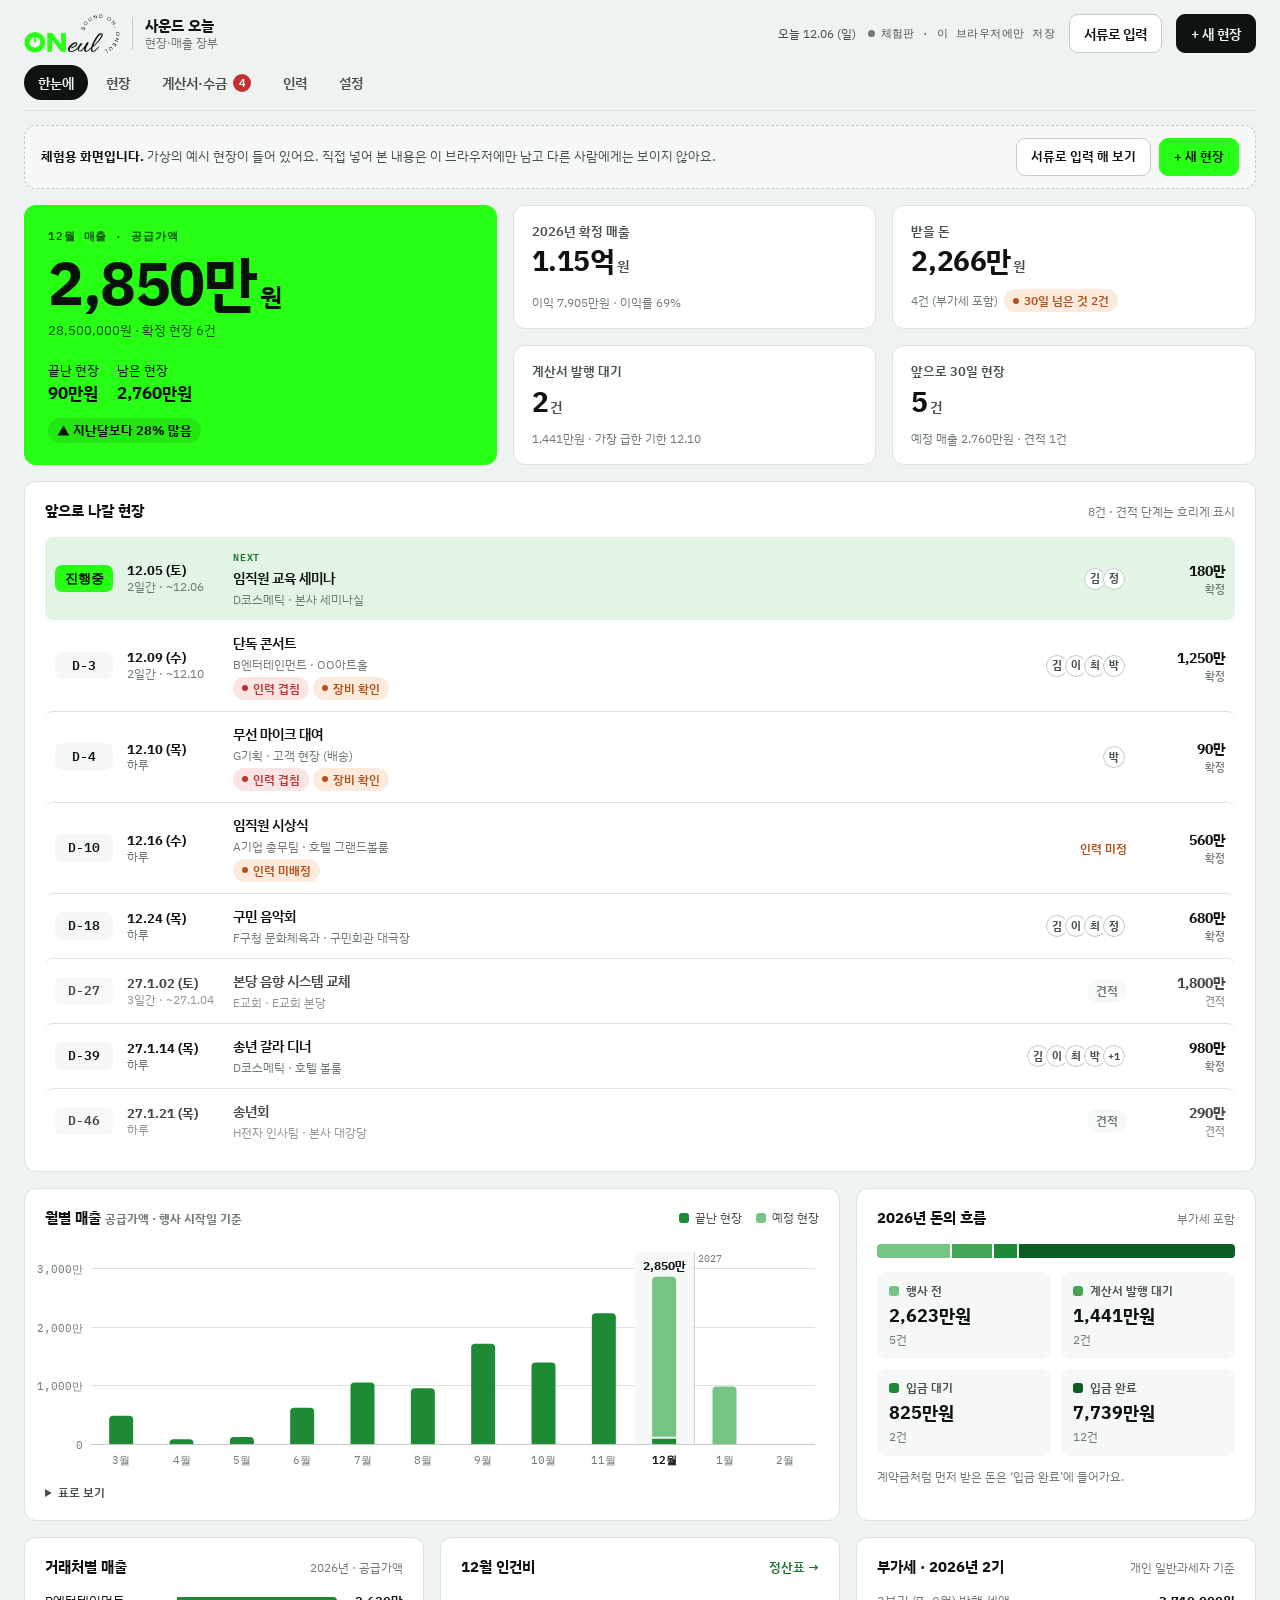
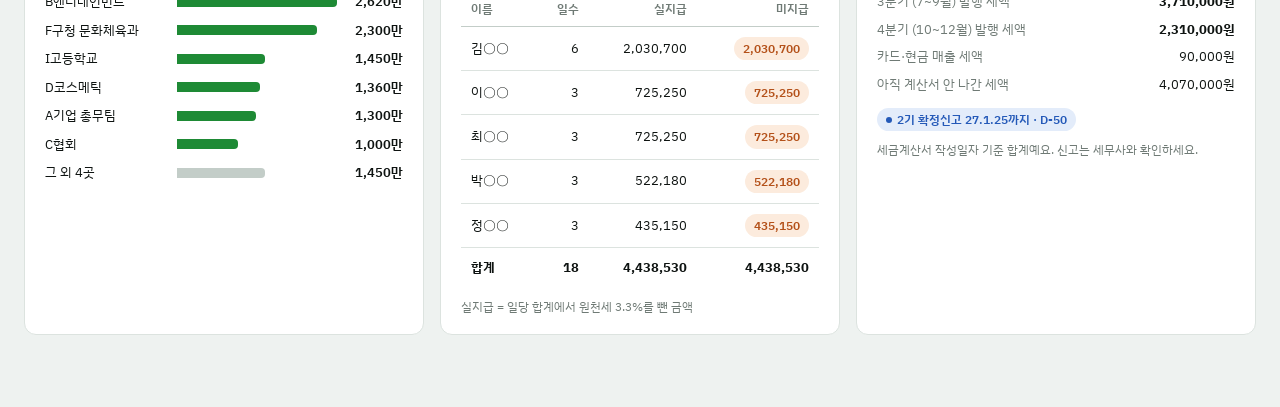
==== index.html @ 0f0a2d3c "사운드 오늘 대시보드 체험판 (예시 데이터·검색 노출 차단) Co-Authored-By: Claude Opus 5.5 <noreply@anthropic.com>" ====
<!doctype html>
<html lang="ko">
<head>
<meta charset="utf-8">
<meta name="viewport" content="width=device-width,initial-scale=1,viewport-fit=cover">
<meta name="robots" content="noindex,nofollow,noarchive">
<meta name="description" content="사운드 오늘 현장·매출 대시보드 체험판 (가상의 예시 데이터)">
<style>:root{color-scheme:light;padding-top:env(safe-area-inset-top,0px);padding-bottom:env(safe-area-inset-bottom,0px)}body{margin:0}img{max-width:100%}[hidden]{display:none!important}</style>
</head>
<body>
<title>사운드 오늘 대시보드</title>
<link rel="preconnect" href="https://fonts.googleapis.com">
<link rel="preconnect" href="https://fonts.gstatic.com" crossorigin>
<link rel="stylesheet" href="https://fonts.googleapis.com/css2?family=IBM+Plex+Mono:wght@500;600&family=IBM+Plex+Sans+KR:wght@400;500;600;700&display=swap">
<style>
/* 레이아웃: 믹싱 콘솔 — 맨 위 마스터 스트립(이번 달 숫자), 그 아래 큐 리스트(다가오는 현장), 채널 스트립처럼 쌓인 패널 */
:root{
  --bg:#EEF2F0; --panel:#FFFFFF; --panel-2:#F5F8F6; --hover:#EAF0EC;
  --ink:#0E1311; --ink-2:#46514C; --muted:#6F7A75; --line:#DCE3DF; --line-strong:#C3CDC8;
  --brand:#27FF14; --on-brand:#08120A;
  --accent:#147A2B; --accent-soft:#E2F4E4;
  --g1:#76C482; --g2:#43A555; --g3:#1E8A35; --g4:#0B5E21;
  --warn:#B4511A; --warn-soft:#FCEBDD; --crit:#C23131; --crit-soft:#FBE4E4; --info:#2459B8; --info-soft:#E3ECFA;
  --toast-act:#7CF06C; --scrim:rgba(6,10,8,.42); --shadow:0 1px 2px rgba(14,19,17,.05),0 8px 28px rgba(14,19,17,.10);
  --font:"IBM Plex Sans KR",system-ui,-apple-system,"Apple SD Gothic Neo","Malgun Gothic",sans-serif;
  --mono:"IBM Plex Mono",ui-monospace,"SFMono-Regular",Consolas,monospace;
  --r:12px;
}
@media (prefers-color-scheme:dark){:root:not([data-theme="light"]){
  --bg:#0A0D0C; --panel:#131816; --panel-2:#18201C; --hover:#1D2622;
  --ink:#EDF3EF; --ink-2:#AAB6B0; --muted:#7D8883; --line:#232C28; --line-strong:#33403A;
  --brand:#27FF14; --on-brand:#06100A;
  --accent:#4BE05A; --accent-soft:#132D18;
  --g1:#1E5A28; --g2:#2A8C3A; --g3:#3CC44E; --g4:#7CF06C;
  --warn:#F2914F; --warn-soft:#352214; --crit:#F26A6A; --crit-soft:#3A1818; --info:#7AA8F5; --info-soft:#16243C;
  --toast-act:#147A2B; --scrim:rgba(0,0,0,.6); --shadow:0 8px 28px rgba(0,0,0,.5); color-scheme:dark;
}}
:root[data-theme="dark"]{
  --bg:#0A0D0C; --panel:#131816; --panel-2:#18201C; --hover:#1D2622;
  --ink:#EDF3EF; --ink-2:#AAB6B0; --muted:#7D8883; --line:#232C28; --line-strong:#33403A;
  --brand:#27FF14; --on-brand:#06100A;
  --accent:#4BE05A; --accent-soft:#132D18;
  --g1:#1E5A28; --g2:#2A8C3A; --g3:#3CC44E; --g4:#7CF06C;
  --warn:#F2914F; --warn-soft:#352214; --crit:#F26A6A; --crit-soft:#3A1818; --info:#7AA8F5; --info-soft:#16243C;
  --toast-act:#147A2B; --scrim:rgba(0,0,0,.6); --shadow:0 8px 28px rgba(0,0,0,.5); color-scheme:dark;
}
*{box-sizing:border-box}
body{background:var(--bg);color:var(--ink);font-family:var(--font);font-size:14px;line-height:1.5;-webkit-font-smoothing:antialiased}
button{font:inherit;color:inherit}
h1,h2,h3{text-wrap:balance}
:focus-visible{outline:2px solid var(--accent);outline-offset:2px}
.app{max-width:1280px;margin:0 auto;padding-inline:24px;padding-block:0 72px}
@media (max-width:640px){.app{padding-inline:16px}}

/* 상단 */
.top{position:sticky;top:env(safe-area-inset-top,0px);z-index:20;background:var(--bg);display:flex;align-items:center;gap:14px;padding-block:14px 10px;flex-wrap:wrap}
.brand{display:flex;align-items:center;gap:12px;min-width:0;margin-right:auto}
.logo{position:relative;display:block;width:96px;aspect-ratio:327/132;flex:none}
.logo i{position:absolute;inset:0;-webkit-mask:var(--m) center/contain no-repeat;mask:var(--m) center/contain no-repeat}
.logo .lg{--m:url([data-uri]);background:var(--brand)}
.logo .lk{--m:url([data-uri]);background:var(--ink)}
.brand-txt{display:flex;flex-direction:column;line-height:1.25;border-left:1px solid var(--line-strong);padding-left:12px}
.brand-txt b{font-size:15px}
.brand-txt span{font-size:12px;color:var(--muted)}
.meta{display:flex;align-items:center;gap:12px;font-size:12px;color:var(--ink-2)}
.sync{display:inline-flex;align-items:center;gap:6px;font-family:var(--mono);font-size:11px;letter-spacing:.04em}
.sync::before{content:"";width:7px;height:7px;border-radius:50%;background:var(--muted)}
.sync.on::before{background:var(--g3);box-shadow:0 0 0 3px var(--accent-soft)}
.tabs{display:flex;gap:4px;overflow-x:auto;scrollbar-width:none;padding-block:2px 10px;border-bottom:1px solid var(--line)}
.tabs::-webkit-scrollbar{display:none}
.tab{appearance:none;border:0;background:transparent;font-weight:600;color:var(--ink-2);padding:7px 14px;border-radius:999px;cursor:pointer;white-space:nowrap;display:inline-flex;align-items:center;gap:6px}
.tab:hover{background:var(--hover)}
.tab[aria-selected="true"]{background:var(--ink);color:var(--bg)}
.badge{font-family:var(--mono);font-size:11px;min-width:18px;height:18px;padding:0 5px;border-radius:9px;display:inline-grid;place-items:center;background:var(--crit);color:#fff}

/* 버튼 */
.btn{appearance:none;border:1px solid var(--line-strong);background:var(--panel);color:var(--ink);font-weight:600;padding:8px 14px;border-radius:9px;cursor:pointer;white-space:nowrap;display:inline-flex;align-items:center;gap:6px;text-decoration:none}
.btn:hover{background:var(--hover)}
.btn.primary{background:var(--ink);color:var(--bg);border-color:var(--ink)}
.btn.primary:hover{opacity:.88}
.btn.brand{background:var(--brand);color:var(--on-brand);border-color:var(--brand)}
.btn.ghost{background:transparent}
.btn.sm{padding:5px 10px;font-size:13px;border-radius:8px}
.btn.danger{color:var(--crit)}
.btn:disabled{opacity:.5;cursor:default}
.icon-btn{appearance:none;border:0;background:transparent;width:34px;height:34px;border-radius:8px;cursor:pointer;color:var(--ink-2);display:inline-grid;place-items:center;flex:none}
.icon-btn:hover{background:var(--hover);color:var(--ink)}
.linkish{appearance:none;border:0;background:none;color:var(--accent);font-weight:600;cursor:pointer;padding:0;font-size:13px}

/* 안내 띠 */
.banner{margin-top:14px;display:flex;gap:12px;align-items:center;flex-wrap:wrap;padding:12px 16px;border:1px dashed var(--line-strong);border-radius:var(--r);background:var(--panel-2);font-size:13px;color:var(--ink-2)}
.banner b{color:var(--ink)}
.banner .btn{margin-left:auto}

/* 패널 */
.grid{display:grid;grid-template-columns:repeat(12,minmax(0,1fr));gap:16px;margin-top:16px}
.panel{background:var(--panel);border:1px solid var(--line);border-radius:var(--r);padding:18px 20px;min-width:0}
.c12{grid-column:span 12}.c8{grid-column:span 8}.c7{grid-column:span 7}.c6{grid-column:span 6}.c5{grid-column:span 5}.c4{grid-column:span 4}
@media (max-width:1020px){.c8,.c7,.c6,.c5,.c4{grid-column:span 12}}
@media (min-width:700px) and (max-width:1020px){.c4.half,.c6.half{grid-column:span 6}}
@media (max-width:640px){.panel{padding:16px}}
.ph{display:flex;align-items:baseline;justify-content:space-between;gap:12px;margin-bottom:14px;flex-wrap:wrap}
.ph h2{font-size:15px;font-weight:700;margin:0}
.ph .sub{font-size:12px;color:var(--muted)}
.eyebrow{font-family:var(--mono);font-size:11px;font-weight:600;letter-spacing:.08em;text-transform:uppercase;color:var(--muted)}
.muted{color:var(--muted)}
.empty{padding:26px 8px;text-align:center;color:var(--muted);font-size:13px;display:flex;flex-direction:column;gap:10px;align-items:center}

/* KPI */
.kpis{display:grid;grid-template-columns:minmax(0,1.3fr) repeat(2,minmax(0,1fr));gap:16px;margin-top:16px}
.hero{grid-row:span 2;background:var(--brand);color:var(--on-brand);border-radius:var(--r);padding:22px 24px;display:flex;flex-direction:column;justify-content:space-between;gap:20px;min-width:0}
.hero .eyebrow{color:var(--on-brand);opacity:.72}
.hero .val{font-size:clamp(44px,5.2vw,60px);font-weight:700;letter-spacing:-.025em;line-height:1;margin-top:10px}
.hero .val small{font-size:.42em;font-weight:600;margin-left:4px;letter-spacing:0}
.hero .exact{font-size:13px;opacity:.75;margin-top:8px}
.hero .split{display:flex;gap:18px;flex-wrap:wrap;font-size:13px}
.hero .split div{display:flex;flex-direction:column}
.hero .split b{font-size:17px}
.hero .delta{display:inline-flex;align-items:center;gap:4px;font-weight:700;font-size:13px;background:rgba(8,18,10,.1);padding:3px 9px;border-radius:999px;align-self:flex-start}
.tile{background:var(--panel);border:1px solid var(--line);border-radius:var(--r);padding:16px 18px;display:flex;flex-direction:column;gap:4px;min-width:0;text-align:left;cursor:pointer;appearance:none;font:inherit;color:inherit}
.tile:hover{border-color:var(--line-strong)}
.tile .lbl{font-size:13px;color:var(--ink-2);font-weight:600}
.tile .val{font-size:28px;font-weight:700;letter-spacing:-.015em;line-height:1.15}
.tile .val small{font-size:14px;font-weight:600;margin-left:2px;color:var(--ink-2)}
.tile .foot{font-size:12px;color:var(--muted);display:flex;gap:6px;align-items:center;flex-wrap:wrap;margin-top:auto;padding-top:4px}
@media (max-width:820px){.kpis{grid-template-columns:repeat(2,minmax(0,1fr))}.hero{grid-column:span 2;grid-row:auto}}
@media (max-width:420px){.tile .val{font-size:23px}.hero{padding:20px}}

/* 상태 표시 */
.pill{display:inline-flex;align-items:center;gap:5px;font-size:12px;font-weight:600;padding:2px 9px;border-radius:999px;background:var(--panel-2);color:var(--ink-2);white-space:nowrap;line-height:1.6}
.pill::before{content:"";width:6px;height:6px;border-radius:50%;background:currentColor;flex:none}
.pill.ok{color:var(--accent);background:var(--accent-soft)}
.pill.warn{color:var(--warn);background:var(--warn-soft)}
.pill.crit{color:var(--crit);background:var(--crit-soft)}
.pill.info{color:var(--info);background:var(--info-soft)}
.pill.plain::before{display:none}
.flags{display:flex;gap:4px;flex-wrap:wrap}

/* 큐 리스트 (다가오는 현장) */
.cue{list-style:none;margin:0;padding:0;display:flex;flex-direction:column}
.cue li{display:grid;grid-template-columns:58px 92px minmax(0,1fr) auto 84px;gap:14px;align-items:center;padding:11px 10px;border-top:1px solid var(--line);cursor:pointer;border-radius:8px}
.cue li:first-child{border-top-color:transparent}
.cue li:hover{background:var(--hover)}
.cue li.next{background:var(--accent-soft);border-top-color:transparent}
.cue li.next + li{border-top-color:transparent}
.cue li.quote{opacity:.78}
.dd{font-family:var(--mono);font-weight:600;font-size:13px;text-align:center;white-space:nowrap;padding:4px 0;border-radius:7px;background:var(--panel-2);color:var(--ink)}
.cue li.next .dd{background:var(--brand);color:var(--on-brand)}
.dd.live{background:var(--ink);color:var(--bg)}
.when{display:flex;flex-direction:column;line-height:1.3;font-variant-numeric:tabular-nums}
.when b{font-size:13px}
.when span{font-size:12px;color:var(--muted)}
.what{min-width:0;display:flex;flex-direction:column;gap:3px}
.what .t{font-weight:600;overflow:hidden;text-overflow:ellipsis;white-space:nowrap}
.what .s{font-size:12px;color:var(--muted);overflow:hidden;text-overflow:ellipsis;white-space:nowrap}
.amt{text-align:right;font-weight:700;font-variant-numeric:tabular-nums;white-space:nowrap}
.amt span{display:block;font-size:11px;font-weight:500;color:var(--muted)}
.faces{display:flex;align-items:center}
.face{width:26px;height:26px;border-radius:50%;display:inline-grid;place-items:center;font-size:11px;font-weight:700;background:var(--panel);border:2px solid var(--panel);box-shadow:inset 0 0 0 1px var(--line-strong);margin-left:-7px;color:var(--ink-2)}
.face:first-child{margin-left:0}
.cue li.next .face{border-color:var(--accent-soft)}
.face.more{font-family:var(--mono);font-size:10px}
.nocrew{font-size:12px;color:var(--warn);font-weight:600}
.next-tag{font-family:var(--mono);font-size:10px;font-weight:600;letter-spacing:.08em;color:var(--accent)}
@media (max-width:760px){
  .cue li{grid-template-columns:56px minmax(0,1fr) auto;grid-template-areas:"dd what amt" "dd crew crew";row-gap:6px;padding:12px 8px}
  .cue .dd{grid-area:dd;align-self:start}.cue .when{display:none}.cue .what{grid-area:what}.cue .amt{grid-area:amt;align-self:start}.cue .crewcell{grid-area:crew}
  .what .s .wd-m{display:inline}
}
.wd-m{display:none}

/* 차트 */
.legend{display:flex;gap:14px;font-size:12px;color:var(--ink-2);flex-wrap:wrap}
.legend span{display:inline-flex;align-items:center;gap:6px}
.sw{display:inline-block;width:10px;height:10px;border-radius:3px;flex:none}
.chart{position:relative;width:100%;min-height:230px}
.chart svg{display:block;overflow:visible}
.chart .grid-l{stroke:var(--line);stroke-width:1}
.chart .base{stroke:var(--line-strong);stroke-width:1}
.chart .ax{fill:var(--muted);font-family:var(--mono);font-size:11px}
.chart .axcur{fill:var(--ink);font-weight:600}
.chart .yr{fill:var(--muted);font-family:var(--mono);font-size:10px}
.chart .vlab{fill:var(--ink);font-size:12px;font-weight:700}
.chart .hit{fill:transparent;cursor:pointer;outline:none}
.chart .hit:hover,.chart .hit:focus-visible,.chart .hit.on{fill:var(--hover)}
.chart .hit.cur{fill:var(--panel-2)}
.chart .b-done{fill:var(--g3);pointer-events:none}
.chart .b-plan{fill:var(--g1);pointer-events:none}
.chart .sep{stroke:var(--line-strong);stroke-width:1}
details.tv{margin-top:10px;font-size:13px}
details.tv summary{cursor:pointer;color:var(--ink-2);font-weight:600;font-size:12px}
.stack{display:flex;gap:2px;height:14px;margin:4px 0 14px}
.stack i{display:block;height:100%;min-width:3px}
.stack i:first-child{border-radius:4px 0 0 4px}.stack i:last-child{border-radius:0 4px 4px 0}.stack i:only-child{border-radius:4px}
.stages{display:grid;grid-template-columns:repeat(2,minmax(0,1fr));gap:10px}
.stage{display:flex;flex-direction:column;gap:2px;padding:10px 12px;border-radius:10px;background:var(--panel-2);min-width:0;cursor:pointer;border:0;text-align:left;font:inherit;color:inherit}
.stage:hover{background:var(--hover)}
.stage .k{display:flex;align-items:center;gap:7px;font-size:12px;font-weight:600;color:var(--ink-2)}
.stage .v{font-size:18px;font-weight:700}
.stage .n{font-size:12px;color:var(--muted)}
.hbars{display:flex;flex-direction:column;gap:9px}
.hb{display:grid;grid-template-columns:minmax(72px,34%) minmax(0,1fr) auto;gap:10px;align-items:center;font-size:13px}
.hb-l{overflow:hidden;text-overflow:ellipsis;white-space:nowrap}
.hb-t{height:10px;position:relative}
.hb-t i{position:absolute;left:0;top:0;bottom:0;background:var(--g3);border-radius:0 4px 4px 0;min-width:2px}
.hb-t i.other{background:var(--line-strong)}
.hb-v{font-weight:600;font-variant-numeric:tabular-nums;white-space:nowrap;min-width:56px;text-align:right}
.tip{position:fixed;z-index:80;pointer-events:none;background:var(--ink);color:var(--bg);font-size:12px;padding:9px 11px;border-radius:9px;min-width:170px;box-shadow:var(--shadow);line-height:1.55}
.tip b{font-size:13px}
.tip .r{display:flex;justify-content:space-between;gap:16px;font-variant-numeric:tabular-nums}
.tip .r span:first-child{opacity:.75;display:inline-flex;align-items:center;gap:6px}

/* 표 */
.tbl{overflow-x:auto;margin-inline:-20px;padding-inline:20px}
@media (max-width:640px){.tbl{margin-inline:-16px;padding-inline:16px}}
table{width:100%;border-collapse:collapse;font-size:13px}
th{font-size:12px;font-weight:600;color:var(--muted);text-align:left;padding:8px 10px;border-bottom:1px solid var(--line-strong);white-space:nowrap}
td{padding:10px;border-bottom:1px solid var(--line);vertical-align:middle;white-space:nowrap}
.num{text-align:right;font-variant-numeric:tabular-nums}
tbody tr.click{cursor:pointer}
tbody tr.click:hover{background:var(--hover)}
tfoot td{font-weight:700;border-bottom:0;border-top:1px solid var(--line-strong)}
td .t{font-weight:600}
td .s{font-size:12px;color:var(--muted)}
.neg{color:var(--crit)}
.cancel td{opacity:.5}

/* 필터 */
.filters{display:flex;gap:8px;flex-wrap:wrap;align-items:center;margin-top:16px}
.filters input[type=search]{flex:1 1 220px;max-width:340px}
.chips{display:flex;gap:6px;flex-wrap:wrap}
.chip{appearance:none;border:1px solid var(--line-strong);background:var(--panel);border-radius:999px;padding:5px 12px;font-size:13px;font-weight:600;cursor:pointer;color:var(--ink-2)}
.chip[aria-pressed="true"]{background:var(--ink);border-color:var(--ink);color:var(--bg)}
.chip.gear[aria-pressed="true"]{background:var(--accent-soft);border-color:var(--accent);color:var(--accent)}

/* 칸반(계산서·수금) */
.board{display:grid;grid-template-columns:repeat(4,minmax(0,1fr));gap:14px;margin-top:16px;align-items:start}
@media (max-width:1100px){.board{grid-template-columns:repeat(2,minmax(0,1fr))}}
@media (max-width:640px){.board{grid-template-columns:minmax(0,1fr)}}
.col{background:var(--panel-2);border:1px solid var(--line);border-radius:var(--r);padding:12px;display:flex;flex-direction:column;gap:10px;min-width:0}
.col-h{display:flex;align-items:center;gap:8px;padding:2px 4px}
.col-h b{font-size:14px}
.col-h .sum{margin-left:auto;font-weight:700;font-variant-numeric:tabular-nums}
.col-h .cnt{font-family:var(--mono);font-size:11px;color:var(--muted)}
.card{background:var(--panel);border:1px solid var(--line);border-radius:10px;padding:12px;display:flex;flex-direction:column;gap:8px;cursor:pointer;min-width:0}
.card:hover{border-color:var(--line-strong)}
.card .top-r{display:flex;justify-content:space-between;gap:8px;align-items:baseline}
.card .t{font-weight:600;min-width:0;overflow:hidden;text-overflow:ellipsis;white-space:nowrap}
.card .m{font-weight:700;font-variant-numeric:tabular-nums;white-space:nowrap}
.card .s{font-size:12px;color:var(--muted)}
.card .acts{display:flex;gap:6px;align-items:center;flex-wrap:wrap}
.more-btn{align-self:center}

/* 시트(편집 화면) */
.sheet{position:fixed;inset:0;z-index:50;display:flex;justify-content:flex-end;background:var(--scrim)}
.sheet-panel{width:min(760px,100%);height:100%;background:var(--panel);display:flex;flex-direction:column;box-shadow:var(--shadow)}
.sheet-panel.narrow{width:min(480px,100%)}
@media (prefers-reduced-motion:no-preference){.sheet-panel{animation:slide .22s ease-out}@keyframes slide{from{transform:translateX(24px);opacity:.6}to{transform:none;opacity:1}}}
.sheet-head{display:flex;align-items:center;gap:12px;padding:14px 22px;padding-top:calc(14px + env(safe-area-inset-top,0px));border-bottom:1px solid var(--line)}
.sheet-head .tt{min-width:0;flex:1}
.sheet-head h2{margin:2px 0 0;font-size:18px;overflow:hidden;text-overflow:ellipsis;white-space:nowrap}
.ro-note{margin:12px 22px 0;padding:10px 12px;border-radius:9px;background:var(--info-soft);color:var(--info);font-size:13px;font-weight:600}
.sheet-body{flex:1;overflow-y:auto;padding:18px 22px 28px;display:flex;flex-direction:column;gap:26px}
.sheet-foot{padding:12px 22px;padding-bottom:calc(12px + env(safe-area-inset-bottom,0px));border-top:1px solid var(--line);display:flex;gap:10px 16px;align-items:center;flex-wrap:wrap;background:var(--panel)}
.sheet-foot .sum{font-size:13px;color:var(--ink-2);margin-right:auto;font-variant-numeric:tabular-nums}
.sheet-foot .sum b{color:var(--ink)}
.sheet-foot .btns{display:flex;gap:8px;margin-left:auto}
@media (max-width:640px){.sheet-head,.sheet-body,.sheet-foot{padding-left:16px;padding-right:16px}.ro-note{margin-inline:16px}}
.fs{display:flex;flex-direction:column;gap:12px}
.fs>h3{font-size:14px;font-weight:700;margin:0;display:flex;align-items:baseline;gap:10px;flex-wrap:wrap;padding-bottom:6px;border-bottom:1px solid var(--line)}
.fs>h3 .hint{font-weight:500}
.row{display:grid;grid-template-columns:repeat(2,minmax(0,1fr));gap:12px}
.row.r3{grid-template-columns:repeat(3,minmax(0,1fr))}
@media (max-width:560px){.row,.row.r3{grid-template-columns:minmax(0,1fr)}}
.fld{display:flex;flex-direction:column;gap:5px;min-width:0}
.fld>label,.lbl{font-size:12px;font-weight:600;color:var(--ink-2)}
.hint{font-size:12px;color:var(--muted)}
.err{font-size:12px;color:var(--crit);font-weight:600}
input,select,textarea{font:inherit;color:var(--ink);background:var(--panel);border:1px solid var(--line-strong);border-radius:8px;padding:8px 10px;min-width:0;width:100%}
textarea{resize:vertical}
input:focus,select:focus,textarea:focus{outline:2px solid var(--accent);outline-offset:0;border-color:transparent}
input[aria-invalid="true"]{border-color:var(--crit)}
input:disabled,select:disabled,textarea:disabled{background:var(--panel-2);color:var(--ink-2)}
@media (max-width:640px){input,select,textarea{font-size:16px}}
.money{text-align:right;font-variant-numeric:tabular-nums}
.chk{display:inline-flex;align-items:center;gap:7px;font-size:13px;cursor:pointer;min-height:38px}
.chk input{width:16px;height:16px;accent-color:var(--g3);margin:0}
.seg{display:inline-flex;border:1px solid var(--line-strong);border-radius:9px;padding:2px;gap:2px;flex-wrap:wrap;align-self:flex-start;background:var(--panel)}
.seg button{appearance:none;border:0;background:transparent;padding:6px 14px;border-radius:7px;font-weight:600;font-size:13px;cursor:pointer;color:var(--ink-2)}
.seg button[aria-pressed="true"]{background:var(--ink);color:var(--bg)}
.seg button:disabled{cursor:default}
.lines{display:flex;flex-direction:column;gap:8px}
.lh{display:grid;gap:8px;font-size:11px;color:var(--muted);font-weight:600;padding-inline:2px}
.crew-line,.lh.crew{display:grid;grid-template-columns:minmax(0,1.2fr) minmax(0,1.1fr) 62px minmax(0,1fr) 64px 34px;gap:8px;align-items:center}
.cost-line,.lh.cost{display:grid;grid-template-columns:minmax(0,1.4fr) minmax(0,1fr) 34px;gap:8px;align-items:center}
@media (max-width:600px){
  .lh.crew{display:none}
  .crew-line{grid-template-columns:minmax(0,1fr) minmax(0,1fr);padding:10px;border:1px solid var(--line);border-radius:10px}
  .crew-line .x{justify-self:end}
}
.tot{display:flex;gap:16px;flex-wrap:wrap;font-size:13px;color:var(--ink-2);padding:8px 2px 0;font-variant-numeric:tabular-nums}
.tot b{color:var(--ink)}

/* 토스트 */
.toast{position:fixed;left:50%;transform:translateX(-50%);bottom:calc(20px + env(safe-area-inset-bottom,0px));z-index:90;background:var(--ink);color:var(--bg);padding:10px 12px 10px 16px;border-radius:11px;display:flex;gap:12px;align-items:center;font-size:13px;max-width:calc(100% - 32px);box-shadow:var(--shadow)}
.toast button{appearance:none;border:0;background:transparent;color:var(--toast-act);font-weight:700;cursor:pointer;padding:4px 6px}

/* 설정 */
.kv{display:grid;grid-template-columns:auto minmax(0,1fr);gap:8px 16px;font-size:13px}
.kv dt{color:var(--muted)}
.kv dd{margin:0}
.gear-edit{display:flex;gap:6px;flex-wrap:wrap}
.gear-tag{display:inline-flex;align-items:center;gap:2px;padding:3px 4px 3px 11px;border-radius:999px;background:var(--panel-2);border:1px solid var(--line);font-size:13px;font-weight:600}
.gear-tag button{appearance:none;border:0;background:transparent;cursor:pointer;color:var(--muted);width:22px;height:22px;border-radius:50%}
.gear-tag button:hover{background:var(--hover);color:var(--crit)}
.inline-add{display:flex;gap:8px;margin-top:10px;max-width:420px}
ol.how{margin:0;padding-left:18px;display:flex;flex-direction:column;gap:6px;font-size:13px;color:var(--ink-2)}
.loading{padding:60px 0;text-align:center;color:var(--muted)}

/* 서류로 입력 */
.drop{position:relative;display:flex;flex-direction:column;align-items:center;justify-content:center;gap:6px;text-align:center;padding:26px 16px;border:2px dashed var(--line-strong);border-radius:var(--r);background:var(--panel-2);cursor:pointer;color:var(--ink-2)}
.drop:hover,.drop.over{border-color:var(--accent);background:var(--accent-soft)}
.drop:focus-within{outline:2px solid var(--accent);outline-offset:2px}
.drop b{color:var(--ink);font-size:15px}
.drop input{position:absolute;width:1px;height:1px;opacity:0;pointer-events:none}
.items{display:flex;flex-direction:column;gap:6px}
.item{display:flex;align-items:center;gap:8px 10px;padding:8px 10px;border:1px solid var(--line);border-radius:9px;font-size:13px;flex-wrap:wrap}
.item .nm{flex:1;min-width:0;overflow:hidden;text-overflow:ellipsis;white-space:nowrap}
.item .emsg{flex-basis:100%;font-size:12px;color:var(--ink-2)}
.spin{width:14px;height:14px;border-radius:50%;border:2px solid var(--line-strong);border-top-color:var(--accent);animation:spin .8s linear infinite;flex:none}
@keyframes spin{to{transform:rotate(360deg)}}
@media (prefers-reduced-motion:reduce){.spin{animation:none}}
.inv-row{border:1px solid var(--line);border-radius:10px;padding:12px;display:flex;flex-direction:column;gap:10px}
.inv-row .l1{display:flex;gap:6px 10px;align-items:center;flex-wrap:wrap;font-size:12px;color:var(--muted)}
.inv-row .l2{display:flex;justify-content:space-between;gap:10px}
.inv-row .l2 b{font-size:14px}
.inv-row .why{font-size:12px;color:var(--accent);font-weight:600}
.doc-note{margin:12px 22px 0;padding:10px 12px;border-radius:9px;background:var(--accent-soft);color:var(--ink);font-size:13px;display:flex;flex-direction:column;gap:8px}
@media (max-width:640px){.doc-note{margin-inline:16px}}
.prop{border:1px solid var(--line);border-radius:10px;padding:12px;display:flex;justify-content:space-between;gap:12px;align-items:center;flex-wrap:wrap}
.seg.sm button{padding:3px 10px;font-size:12px}
</style>

<div class="app">
  <header class="top">
    <div class="brand">
      <span class="logo" role="img" aria-label="사운드 오늘 ONeul"><i class="lg"></i><i class="lk"></i></span>
      <div class="brand-txt"><b>사운드 오늘</b><span>현장·매출 장부</span></div>
    </div>
    <div class="meta"><span id="today"></span><span id="sync" class="sync">불러오는 중</span></div>
    <button class="btn" id="btn-doc" data-act="intake" type="button">서류로 입력</button>
    <button class="btn primary" id="btn-new" data-act="new" type="button">+ 새 현장</button>
  </header>
  <nav class="tabs" role="tablist" aria-label="화면">
    <button class="tab" role="tab" data-act="tab" data-tab="home" id="tab-home">한눈에</button>
    <button class="tab" role="tab" data-act="tab" data-tab="jobs" id="tab-jobs">현장</button>
    <button class="tab" role="tab" data-act="tab" data-tab="money" id="tab-money">계산서·수금</button>
    <button class="tab" role="tab" data-act="tab" data-tab="crew" id="tab-crew">인력</button>
    <button class="tab" role="tab" data-act="tab" data-tab="settings" id="tab-settings">설정</button>
  </nav>
  <div id="banner"></div>
  <main id="view"><div class="loading">장부를 불러오는 중입니다…</div></main>
</div>
<div id="sheet" class="sheet" hidden></div>
<div id="tip" class="tip" hidden></div>
<div id="toast" class="toast" role="status" hidden></div>
<datalist id="dl-crew"></datalist>
<datalist id="dl-cost"></datalist>
<datalist id="dl-client"></datalist>

<script>
(() => {
"use strict";
/* ───────── 상수 ───────── */
const TYPES = ["행사 음향","공연·콘서트","장비 대여","설치·시공","기술 컨설팅"];
const ROLES = ["메인 엔지니어","모니터","무선·RF","스태프","기타"];
const COSTS = ["장비 임차","차량·운반","식대·숙박","외주 인력","자재·소모품","기타"];
const GEAR0 = ["TT515-A","SUB8008-AS","IEM G4","LV1","DM3","AD4Q","AD2","FreeSpeak II","Solidcom C1"];
const WD = ["일","월","화","수","목","금","토"];
const STATUS = {quote:"견적·문의", confirmed:"확정", cancel:"취소"};
const INV = {todo:"미발행", issued:"발행", skip:"발행 안 함"};
const STAGE = {before:"행사 전", invoice:"계산서 발행 대기", collect:"입금 대기", paid:"입금 완료"};
const STAGE_SW = {before:"var(--g1)", invoice:"var(--g2)", collect:"var(--g3)", paid:"var(--g4)"};
const TABS = ["home","jobs","money","crew","settings"];
const DEMO_SITE = true; /* 체험판 빌드(tools/build-demo.mjs)에서 true로 바뀜: 예시 데이터 + 브라우저 저장 */

/* ───────── 날짜 ───────── */
const pad = n => String(n).padStart(2,"0");
const P = s => { const a = String(s).split("-").map(Number); return new Date(Date.UTC(a[0], (a[1]||1)-1, a[2]||1)); };
const S2 = d => d.getUTCFullYear()+"-"+pad(d.getUTCMonth()+1)+"-"+pad(d.getUTCDate());
const addD = (s,n) => { const d = P(s); d.setUTCDate(d.getUTCDate()+n); return S2(d); };
const diffD = (a,b) => Math.round((P(b)-P(a))/864e5);
const _n = new Date();
const TODAY = _n.getFullYear()+"-"+pad(_n.getMonth()+1)+"-"+pad(_n.getDate());
const YM = TODAY.slice(0,7), YEAR = +TODAY.slice(0,4);
const addM = (ym,n) => { let y=+ym.slice(0,4), m=+ym.slice(5,7)-1+n; y+=Math.floor(m/12); m=((m%12)+12)%12; return y+"-"+pad(m+1); };
const wd = s => WD[P(s).getUTCDay()];
const fmtD = s => { if(!s) return ""; const y=+s.slice(0,4); return (y!==YEAR ? String(y).slice(2)+"." : "")+(+s.slice(5,7))+"."+s.slice(8,10)+" ("+wd(s)+")"; };
const fmtDs = s => s ? (+s.slice(0,4)!==YEAR ? String(s).slice(2,4)+"." : "")+(+s.slice(5,7))+"."+s.slice(8,10) : "";
const ymLabel = ym => { const y=+ym.slice(0,4); return (y!==YEAR ? y+"년 " : "")+(+ym.slice(5,7))+"월"; };
const nowISO = () => new Date().toISOString();

/* ───────── 숫자 ───────── */
const won = n => Math.round(+n||0).toLocaleString("ko-KR");
function man(n){
  n = Math.round(+n||0); const neg = n<0; n = Math.abs(n); let s;
  if(n >= 1e8){ const e=n/1e8; s=(e>=10?e.toFixed(1):e.toFixed(2)).replace(/\.?0+$/,"")+"억"; }
  else if(n >= 1e4){ s=Math.round(n/1e4).toLocaleString("ko-KR")+"만"; }
  else s=n.toLocaleString("ko-KR");
  return (neg?"−":"")+s;
}
const num = v => { const n = parseInt(String(v??"").replace(/[^\d]/g,""),10); return isNaN(n)?0:n; };
const esc = s => String(s??"").replace(/[&<>"']/g, c => ({"&":"&amp;","<":"&lt;",">":"&gt;",'"':"&quot;","'":"&#39;"}[c]));
const clone = o => JSON.parse(JSON.stringify(o ?? null));
/* 사업소득 원천징수: 소득세 3% + 지방소득세(소득세의 10%), 각각 10원 미만 절사 */
function withhold(g){ const it=Math.floor(g*0.03/10)*10; const lt=Math.floor(it*0.1/10)*10; return it+lt; }
/* 세금계산서 발행 기한: 공급한 달의 다음 달 10일 */
function invoiceDue(end){ const ym=addM(end.slice(0,7),1); return ym+"-10"; }

/* ───────── 계산 ───────── */
const CC = new WeakMap();
function C(j){ let c=CC.get(j); if(!c){ c=calc(j); CC.set(j,c); } return c; }
function calc(j){
  const supply = +j.supply||0;
  const vat = j.vatOn===false ? 0 : Math.floor(supply*0.1);
  const total = supply+vat;
  let gross=0, wh=0, unpaidNet=0;
  (j.crew||[]).forEach(r => { const g=(+r.days||0)*(+r.rate||0); const t=withhold(g); gross+=g; wh+=t; if(!r.paid) unpaidNet+=g-t; });
  const other = (j.costs||[]).reduce((s,c)=>s+(+c.amount||0),0);
  const cost = gross+other, profit = supply-cost;
  const received = +j.received||0, remain = Math.max(0,total-received);
  const start = j.start||TODAY, end = (j.end && j.end>=start) ? j.end : start;
  const phase = j.status==="cancel" ? "cancel" : j.status==="quote" ? "quote" : TODAY<start ? "upcoming" : TODAY<=end ? "live" : "done";
  const inv = (j.invoice && j.invoice.status) || "todo";
  let stage = null;
  if(j.status==="confirmed"){
    if(total>0 && remain===0) stage="paid";
    else if(inv!=="todo") stage="collect";
    else if(TODAY>end) stage="invoice";
    else stage="before";
  }
  return {supply,vat,total,gross,wh,net:gross-wh,unpaidNet,other,cost,profit,margin:supply?profit/supply:0,received,remain,start,end,days:diffD(start,end)+1,phase,inv,stage,due:invoiceDue(end)};
}
function ageOf(j){ const c=C(j); if(c.stage==="collect") return diffD((j.invoice&&j.invoice.date)||c.end, TODAY); if(c.stage==="invoice") return diffD(c.end, TODAY); return 0; }

function flagsFor(jobs){
  const F = new Map();
  const add = (j,lv,s,t) => { if(!F.has(j.id)) F.set(j.id,[]); F.get(j.id).push({lv,s,t}); };
  const act = jobs.filter(j => j.status!=="cancel" && C(j).end>=TODAY);
  for(let a=0;a<act.length;a++) for(let b=a+1;b<act.length;b++){
    const A=act[a], B=act[b], ca=C(A), cb=C(B);
    if(ca.start>cb.end || cb.start>ca.end) continue;
    const na = new Set((A.crew||[]).map(r=>r.name).filter(Boolean));
    const both = [...new Set((B.crew||[]).map(r=>r.name).filter(n=>na.has(n)))];
    if(both.length){ add(A,"crit","인력 겹침",both.join(", ")+" — 같은 날 ‘"+B.title+"’에도 배정"); add(B,"crit","인력 겹침",both.join(", ")+" — 같은 날 ‘"+A.title+"’에도 배정"); }
    const ga = new Set(A.gear||[]); const gb = (B.gear||[]).filter(g=>ga.has(g));
    if(gb.length){ add(A,"warn","장비 확인",gb.join(", ")+" — 같은 날 ‘"+B.title+"’에서도 사용"); add(B,"warn","장비 확인",gb.join(", ")+" — 같은 날 ‘"+A.title+"’에서도 사용"); }
  }
  jobs.forEach(j => {
    const c=C(j); if(j.status==="cancel") return;
    if(j.status==="confirmed" && c.end>=TODAY && !(j.crew||[]).some(r=>r.name)) add(j,"warn","인력 미배정","아직 투입 인력을 넣지 않았어요");
    if(!c.supply) add(j,"warn","금액 미입력","공급가액이 비어 있어요");
    if(c.stage==="invoice" && TODAY>c.due) add(j,"crit","발행 기한 지남","세금계산서 발행 기한("+fmtDs(c.due)+")이 지났어요. 늦게 발행하면 가산세 대상이 될 수 있어요");
    if(c.stage==="collect"){ const age=ageOf(j); if(age>60) add(j,"crit",age+"일째 미입금","계산서 발행 후 "+age+"일 지났어요"); else if(age>30) add(j,"warn",age+"일째 미입금","계산서 발행 후 "+age+"일 지났어요"); }
  });
  return F;
}

/* ───────── 예시 데이터 (저장되지 않음, 화면 미리보기 전용) ───────── */
function buildDemo(){
  const R = {k:["김○○","메인 엔지니어",350000], l:["이○○","모니터",250000], c:["최○○","무선·RF",250000], p:["박○○","스태프",180000], j:["정○○","스태프",150000]};
  const rows = [
    [-268,1,"창립 20주년 기념식","A기업 총무팀","행사 음향","호텔 그랜드볼룸",4800000,"kpj",[["차량·운반",150000]],"TT515-A,SUB8008-AS,LV1,AD4Q,AD2","paid"],
    [-241,1,"신년 예배 음향 점검","E교회","기술 컨설팅","E교회 본당",800000,"k",[],"","card"],
    [-214,2,"무선 마이크 단기 대여","G기획","장비 대여","고객 현장 (배송)",1200000,"p",[["차량·운반",80000]],"AD4Q,AD2","paid"],
    [-186,1,"청년 채용박람회 메인무대","C협회","행사 음향","전시장 3층",6200000,"klj",[["차량·운반",180000]],"TT515-A,SUB8008-AS,DM3,AD4Q,AD2,Solidcom C1","paid"],
    [-158,1,"상반기 타운홀 미팅","H전자 인사팀","행사 음향","본사 대강당",3200000,"kp",[],"TT515-A,DM3,AD4Q,AD2","paid"],
    [-131,1,"구민 가요제","F구청 문화체육과","공연·콘서트","구민 광장 (야외)",7300000,"klcpj",[["장비 임차",900000],["식대·숙박",210000]],"TT515-A,SUB8008-AS,IEM G4,LV1,AD4Q,AD2,FreeSpeak II","paid"],
    [-109,2,"신인 그룹 데뷔 쇼케이스","B엔터테인먼트","공연·콘서트","OO아트홀",9500000,"klcp",[["장비 임차",1200000],["식대·숙박",320000]],"TT515-A,SUB8008-AS,IEM G4,LV1,AD4Q,AD2,FreeSpeak II","paid"],
    [-94,1,"하계 리더십 워크숍","A기업 총무팀","행사 음향","연수원 대강당",2600000,"kj",[["차량·운반",160000]],"TT515-A,DM3,AD4Q,AD2","paid"],
    [-82,3,"다목적 강당 음향 시공","I고등학교","설치·시공","I고등학교 강당",14500000,"kpj",[["자재·소모품",6200000]],"","paid"],
    [-70,1,"야외 버스킹 (우천 취소)","F구청 문화체육과","공연·콘서트","하천변 무대",2000000,"",[],"","cancel"],
    [-63,2,"브랜드 컨벤션","D코스메틱","행사 음향","호텔 볼룸",11800000,"klcpj",[["장비 임차",2000000],["외주 인력",600000]],"TT515-A,SUB8008-AS,LV1,AD4Q,AD2,FreeSpeak II,Solidcom C1","paid"],
    [-47,1,"콘솔·인이어 대여","G기획","장비 대여","고객 현장 (배송)",2100000,"p",[["차량·운반",120000]],"LV1,IEM G4","collect"],
    [-34,1,"신제품 발표회","H전자 인사팀","행사 음향","컨벤션센터 2홀",5400000,"klp",[["차량·운반",180000]],"TT515-A,SUB8008-AS,LV1,AD4Q,AD2","collect"],
    [-22,1,"지역 경제 포럼","C협회","행사 음향","시청 대회의실",3800000,"kp",[],"TT515-A,DM3,AD4Q,AD2","paid"],
    [-12,2,"가을 문화축제","F구청 문화체육과","공연·콘서트","하천변 특설무대",8900000,"klcpj",[["장비 임차",1100000],["식대·숙박",260000]],"TT515-A,SUB8008-AS,IEM G4,LV1,AD4Q,AD2,FreeSpeak II","invoice"],
    [-6,1,"팬미팅","B엔터테인먼트","공연·콘서트","OO홀",4200000,"klc",[["식대·숙박",90000]],"IEM G4,LV1,AD4Q,AD2","invoice"],
    [-3,1,"가든 웨딩 음향","개인 고객","행사 음향","야외 가든",900000,"k",[],"DM3,AD2","card"],
    [-1,2,"임직원 교육 세미나","D코스메틱","행사 음향","본사 세미나실",1800000,"kj",[],"DM3,AD2","none"],
    [3,2,"단독 콘서트","B엔터테인먼트","공연·콘서트","OO아트홀",12500000,"klcp",[["장비 임차",1500000],["식대·숙박",400000]],"TT515-A,SUB8008-AS,IEM G4,LV1,AD4Q,AD2,FreeSpeak II","deposit"],
    [4,1,"무선 마이크 대여","G기획","장비 대여","고객 현장 (배송)",900000,"p",[],"AD4Q,AD2","none"],
    [10,1,"임직원 시상식","A기업 총무팀","행사 음향","호텔 그랜드볼룸",5600000,"",[],"TT515-A,SUB8008-AS,LV1,AD4Q,AD2","none"],
    [18,1,"구민 음악회","F구청 문화체육과","공연·콘서트","구민회관 대극장",6800000,"klcj",[],"TT515-A,SUB8008-AS,IEM G4,LV1,AD4Q,AD2","none"],
    [27,3,"본당 음향 시스템 교체","E교회","설치·시공","E교회 본당",18000000,"",[],"","quote"],
    [39,1,"송년 갈라 디너","D코스메틱","행사 음향","호텔 볼룸",9800000,"klcpj",[],"TT515-A,SUB8008-AS,LV1,AD4Q,AD2,Solidcom C1","none"],
    [46,1,"송년회","H전자 인사팀","행사 음향","본사 대강당",2900000,"",[],"","quote"]
  ];
  const jobs = rows.map((r,i) => {
    const [off,days,title,client,type,venue,supply,keys,costs,gear,money] = r;
    const start=addD(TODAY,off), end=addD(start,days-1);
    const crew = keys.split("").filter(Boolean).map(k => ({name:R[k][0], role:R[k][1], days, rate:R[k][2], paid: addD(end,7)<=TODAY}));
    const j = {id:"demo"+i, title, client, contact:"", venue, type, status: money==="cancel"?"cancel":money==="quote"?"quote":"confirmed",
      start, end, setup:"", supply, vatOn:true, crew, costs:costs.map(c=>({label:c[0],amount:c[1]})), gear: gear?gear.split(","):[],
      invoice:{status:"todo",date:"",no:""}, received:0, receivedAt:"", memo:"", demo:true};
    const total = supply+Math.floor(supply*.1);
    if(money==="paid"){ j.invoice={status:"issued",date:addD(end,2),no:""}; const pd=addD(end,21); if(pd<=TODAY){ j.received=total; j.receivedAt=pd; } }
    if(money==="collect"){ j.invoice={status:"issued",date:addD(end,2),no:""}; }
    if(money==="card"){ j.invoice={status:"skip",date:"",no:""}; j.received=total; j.receivedAt=end; }
    if(money==="deposit"){ j.received=Math.round(total*0.3/10000)*10000; j.receivedAt=addD(start,-14); }
    return j;
  });
  const crew = Object.values(R).map((r,i)=>({id:"democ"+i, name:r[0], role:r[1], rate:r[2], phone:"010-0000-000"+i, memo:"", demo:true}));
  return {jobs, crew};
}
const DEMO = buildDemo();

/* ───────── 상태 ───────── */
const S = {
  ready:false, mode:"loading", canWrite:true, db:null,
  real:{jobs:[], crew:[], settings:{}},
  tab:"home", q:"", fPeriod:"year", fStatus:"all", fType:"all",
  crewMonth:YM, showPaidAll:false, undo:null, busy:false, sample:null, sampleImg:null
};
try{ const t=localStorage.getItem("oneul.tab"); if(TABS.includes(t)) S.tab=t; }catch(_){}
{ const h=(location.hash||"").replace("#",""); if(TABS.includes(h)) S.tab=h; }

const isDemo = () => S.ready && S.real.jobs.length===0;
const D = () => {
  if(DEMO_SITE) return { jobs:[...DEMO.jobs, ...S.real.jobs], crew:[...DEMO.crew, ...S.real.crew], demo:true };
  const demo = isDemo();
  return { jobs: demo ? DEMO.jobs : S.real.jobs, crew: S.real.crew.length ? S.real.crew : (demo ? DEMO.crew : []), demo };
};
const settings = () => ({ gear: (S.real.settings.gear && S.real.settings.gear.length) ? S.real.settings.gear : GEAR0, bizType: S.real.settings.bizType || "personal" });

/* ───────── 저장소: claude.ai 공유 DB, 없으면 이 브라우저 ───────── */
const LKEY = "sound-oneul.ledger.v1";
const store = {
  local:null,
  async init(){
    let db=null, user=null;
    try{ if(window.claude && typeof window.claude.use==="function"){
      window.claude.use("sample").then(async sm=>{ if(!sm) return; S.sample=sm; try{ const lim=await sm.limits(); S.sampleImg=(lim&&lim.images)||null; }catch(_){} renderIntake(); }).catch(()=>{});
      [db,user] = await Promise.all([window.claude.use("db"), window.claude.use("user")]);
    } }catch(_){}
    if(db){
      S.db=db; S.mode="db";
      try{ if(user){ const c=await user.can("data.write"); if(c===false) S.canWrite=false; } }catch(_){}
      const got={j:0,c:0,s:0};
      const ready=()=>{ if(got.j&&got.c&&got.s) S.ready=true; render(); };
      const onErr=e=>{ if(e && e.code==="revoked"){ S.canWrite=false; } toast("저장소 연결이 끊겼어요. 페이지를 새로 열어 주세요."); };
      db.collection("jobs").onSnapshot(sn=>{ S.real.jobs=sn.docs.map(d=>Object.assign({id:d.id},clone(d.data()))); got.j=1; ready(); }, onErr);
      db.collection("crew").onSnapshot(sn=>{ S.real.crew=sn.docs.map(d=>Object.assign({id:d.id},clone(d.data()))); got.c=1; ready(); }, onErr);
      setTimeout(()=>{ if(!S.ready){ S.ready=true; render(); } }, 12000);
      db.doc("settings/main").onSnapshot(sn=>{ S.real.settings=sn.exists?clone(sn.data()):{}; got.s=1; ready(); }, onErr);
    } else {
      S.mode="local";
      try{ this.local=JSON.parse(localStorage.getItem(LKEY)||"null"); }catch(_){}
      if(!this.local) this.local={jobs:{},crew:{},settings:{}};
      this.sync(); S.ready=true; render();
    }
  },
  sync(){ const L=this.local; S.real.jobs=Object.entries(L.jobs).map(([id,v])=>Object.assign({id},v)); S.real.crew=Object.entries(L.crew).map(([id,v])=>Object.assign({id},v)); S.real.settings=Object.assign({},L.settings); },
  persist(){ try{ localStorage.setItem(LKEY, JSON.stringify(this.local)); }catch(_){ toast("이 브라우저에 저장하지 못했어요. 저장 공간을 확인해 주세요."); } this.sync(); render(); },
  newId(){ return Date.now().toString(36)+Math.random().toString(36).slice(2,7); },
  async set(col,id,data){
    if(S.db){ const ref = id ? S.db.collection(col).doc(id) : S.db.collection(col).doc(); await retry(()=>ref.set(data)); return ref.id; }
    id = id || this.newId(); this.local[col][id]=data; this.persist(); return id;
  },
  async patch(col,id,patch){
    if(S.db){ await retry(()=>S.db.collection(col).doc(id).update(patch)); return; }
    const deep=(t,p)=>{ for(const k in p){ if(p[k] && typeof p[k]==="object" && !Array.isArray(p[k])){ t[k]=t[k]&&typeof t[k]==="object"?t[k]:{}; deep(t[k],p[k]); } else t[k]=p[k]; } };
    if(this.local[col][id]){ deep(this.local[col][id],patch); this.persist(); }
  },
  async del(col,id){
    if(S.db){ await retry(()=>S.db.collection(col).doc(id).delete()); return; }
    delete this.local[col][id]; this.persist();
  },
  async setSettings(data){
    if(S.db){ await retry(()=>S.db.doc("settings/main").set(data)); return; }
    this.local.settings=data; this.persist();
  }
};
async function retry(fn){
  try{ return await fn(); }
  catch(e){
    if(e && e.code==="unavailable"){ await new Promise(r=>setTimeout(r,400+Math.random()*600)); return await fn(); }
    throw e;
  }
}
function errMsg(e){
  const c = e && e.code;
  if(c==="invalid_argument"){ S.canWrite=false; render(); return "이 계정은 보기 권한만 있어 저장할 수 없어요."; }
  if(c==="quota_exceeded") return "저장 공간이 가득 찼어요. 오래된 현장을 정리해 주세요.";
  if(c==="resource_exhausted") return "요청이 몰렸어요. 잠시 뒤 다시 눌러 주세요.";
  return "저장하지 못했어요. 인터넷 연결을 확인하고 다시 눌러 주세요.";
}
async function act(fn, okMsg, undo){
  if(S.busy) return false; S.busy=true;
  try{ await fn(); if(okMsg) toast(okMsg, undo); return true; }
  catch(e){ toast(errMsg(e)); return false; }
  finally{ S.busy=false; }
}

/* ───────── 공통 렌더 ───────── */
const $ = s => document.querySelector(s);
const view = $("#view");
function render(){
  $("#today").textContent = "오늘 "+fmtD(TODAY);
  const sy=$("#sync");
  sy.className = "sync"+(S.mode==="db"?" on":"");
  sy.textContent = !S.ready ? "불러오는 중" : S.mode==="db" ? "실시간 공유 저장" : DEMO_SITE ? "체험판 · 이 브라우저에만 저장" : "이 브라우저에만 저장";
  $("#btn-new").hidden = !S.canWrite;
  $("#btn-doc").hidden = !S.canWrite;
  const d=D();
  const attention = d.jobs.filter(j=>{ const s=C(j).stage; return s==="invoice" || (s==="collect" && ageOf(j)>30); }).length;
  TABS.forEach(t=>{
    const b=$("#tab-"+t); b.setAttribute("aria-selected", String(S.tab===t));
    if(t==="money") b.innerHTML = "계산서·수금"+(attention && S.ready ? ` <span class="badge" aria-label="확인할 것 ${attention}건">${attention}</span>` : "");
  });
  renderBanner(d);
  if(!S.ready){ view.innerHTML='<div class="loading">장부를 불러오는 중입니다…</div>'; return; }
  hideTip();
  ({home:renderHome, jobs:renderJobs, money:renderMoney, crew:renderCrew, settings:renderSettings})[S.tab](d);
  fillDatalists(d);
}
function renderBanner(d){
  const b=$("#banner"); let h="";
  if(S.ready && DEMO_SITE){
    const mine=S.real.jobs.length;
    h = `<div class="banner" role="note"><span><b>체험용 화면입니다.</b> 가상의 예시 현장이 들어 있어요. 직접 넣어 본 내용은 이 브라우저에만 남고 다른 사람에게는 보이지 않아요.${mine?` 내가 넣은 현장 ${mine}건.`:""}</span><span style="display:flex;gap:8px;margin-left:auto;flex-wrap:wrap">${mine?'<button class="btn ghost" data-act="demo-reset" type="button">내가 넣은 것 지우기</button>':""}<button class="btn" data-act="intake" type="button">서류로 입력 해 보기</button><button class="btn brand" data-act="new" type="button">+ 새 현장</button></span></div>`;
  } else if(S.ready && d.demo){
    h = `<div class="banner" role="note"><span><b>지금 보이는 숫자는 예시입니다.</b> 어떻게 쓰는지 보여 드리려고 넣어 둔 가상의 현장이에요. 첫 현장을 등록하면 예시는 사라지고 실제 장부가 시작됩니다. 세금계산서나 제안서 파일을 넣으면 칸이 자동으로 채워져요.</span>${S.canWrite?'<span style="display:flex;gap:8px;margin-left:auto;flex-wrap:wrap"><button class="btn" data-act="intake" type="button">서류로 입력</button><button class="btn brand" data-act="new" type="button">+ 첫 현장 등록</button></span>':""}</div>`;
  } else if(S.ready && !S.canWrite){
    h = `<div class="banner" role="note"><span><b>보기 전용</b> · 이 계정은 장부를 볼 수만 있어요. 입력하려면 공유한 분께 편집 권한을 받아 주세요.</span></div>`;
  } else if(S.ready && S.mode==="local"){
    h = `<div class="banner" role="note"><span><b>공유 장부에 연결되지 않았어요</b> · 지금 입력하면 이 브라우저에만 남아요. claude.ai에 로그인한 상태로 공유 링크를 열면 함께 쓰는 장부에 저장됩니다.</span></div>`;
  }
  b.innerHTML=h;
}
function fillDatalists(d){
  const names=new Set(d.crew.map(c=>c.name)); d.jobs.forEach(j=>(j.crew||[]).forEach(r=>r.name&&names.add(r.name)));
  $("#dl-crew").innerHTML=[...names].map(n=>`<option value="${esc(n)}">`).join("");
  $("#dl-cost").innerHTML=COSTS.map(n=>`<option value="${esc(n)}">`).join("");
  const cl=new Set(d.jobs.map(j=>j.client).filter(Boolean));
  $("#dl-client").innerHTML=[...cl].map(n=>`<option value="${esc(n)}">`).join("");
}
const sumBy = (arr,f) => arr.reduce((s,j)=>s+f(C(j),j),0);
const pills = (fl,max=3) => (fl||[]).slice(0,max).map(f=>`<span class="pill ${f.lv}" title="${esc(f.t)}">${esc(f.s)}</span>`).join("");
const initials = n => esc(String(n||"?").trim().slice(0,1));

/* ───────── 한눈에 ───────── */
function renderHome(d){
  const jobs=d.jobs, F=flagsFor(jobs);
  const conf=jobs.filter(j=>j.status==="confirmed");
  const inM=(j,ym)=>(j.start||"").slice(0,7)===ym;
  const mNow=conf.filter(j=>inM(j,YM)), mPrev=conf.filter(j=>inM(j,addM(YM,-1)));
  const nowS=sumBy(mNow,c=>c.supply), prevS=sumBy(mPrev,c=>c.supply);
  const doneS=sumBy(mNow.filter(j=>C(j).end<TODAY),c=>c.supply), leftS=nowS-doneS;
  const quoteS=sumBy(jobs.filter(j=>j.status==="quote"&&inM(j,YM)),c=>c.supply);
  const delta = prevS ? (nowS-prevS)/prevS : null;
  const yr=conf.filter(j=>+(j.start||"").slice(0,4)===YEAR);
  const yrS=sumBy(yr,c=>c.supply), yrP=sumBy(yr,c=>c.profit);
  const recv=conf.filter(j=>["invoice","collect"].includes(C(j).stage));
  const recvS=sumBy(recv,c=>c.remain), late=recv.filter(j=>C(j).stage==="collect"&&ageOf(j)>30).length;
  const toIssue=conf.filter(j=>C(j).stage==="invoice"), issueS=sumBy(toIssue,c=>c.total);
  const due=toIssue.map(j=>C(j).due).sort()[0];
  const hz=addD(TODAY,30);
  const next30=conf.filter(j=>C(j).end>=TODAY && j.start<=hz), next30S=sumBy(next30,c=>c.supply);
  const q30=jobs.filter(j=>j.status==="quote"&&C(j).end>=TODAY&&j.start<=hz).length;
  const mLabel=(+YM.slice(5))+"월";

  const deltaH = delta===null ? "" : `<span class="delta" aria-label="지난달 대비">${delta>=0?"▲":"▼"} 지난달보다 ${Math.abs(Math.round(delta*100))}% ${delta>=0?"많음":"적음"}</span>`;
  let h = `<section class="kpis" aria-label="핵심 숫자">
    <div class="hero">
      <div>
        <div class="eyebrow">${mLabel} 매출 · 공급가액</div>
        <div class="val">${man(nowS)}<small>원</small></div>
        <div class="exact">${won(nowS)}원 · 확정 현장 ${mNow.length}건${quoteS?` · 견적 중 ${man(quoteS)}원 별도`:""}</div>
      </div>
      <div style="display:flex;flex-direction:column;gap:12px">
        <div class="split"><div><span>끝난 현장</span><b>${man(doneS)}원</b></div><div><span>남은 현장</span><b>${man(leftS)}원</b></div></div>
        ${deltaH}
      </div>
    </div>
    <button class="tile" data-act="tab" data-tab="jobs" type="button"><span class="lbl">${YEAR}년 확정 매출</span><span class="val">${man(yrS)}<small>원</small></span><span class="foot">이익 ${man(yrP)}원 · 이익률 ${yrS?Math.round(yrP/yrS*100):0}%</span></button>
    <button class="tile" data-act="tab" data-tab="money" type="button"><span class="lbl">받을 돈</span><span class="val">${man(recvS)}<small>원</small></span><span class="foot">${recv.length}건 (부가세 포함)${late?` <span class="pill warn">30일 넘은 것 ${late}건</span>`:""}</span></button>
    <button class="tile" data-act="tab" data-tab="money" type="button"><span class="lbl">계산서 발행 대기</span><span class="val">${toIssue.length}<small>건</small></span><span class="foot">${toIssue.length?`${man(issueS)}원 · 가장 급한 기한 ${fmtDs(due)}${due<TODAY?' <span class="pill crit">기한 지남</span>':""}`:"밀린 계산서 없음"}</span></button>
    <button class="tile" data-act="tab" data-tab="jobs" type="button"><span class="lbl">앞으로 30일 현장</span><span class="val">${next30.length}<small>건</small></span><span class="foot">예정 매출 ${man(next30S)}원${q30?` · 견적 ${q30}건`:""}</span></button>
  </section>`;

  // 다가오는 현장
  const up=jobs.filter(j=>j.status!=="cancel"&&C(j).end>=TODAY).sort((a,b)=>a.start<b.start?-1:a.start>b.start?1:0);
  h += `<div class="grid">
    <section class="panel c12" aria-labelledby="h-cue">
      <div class="ph"><h2 id="h-cue">앞으로 나갈 현장</h2><span class="sub">${up.length}건 · 견적 단계는 흐리게 표시</span></div>
      ${up.length ? `<ol class="cue">${up.slice(0,8).map((j,i)=>cueRow(j,i===0,F.get(j.id))).join("")}</ol>${up.length>8?`<div style="margin-top:10px"><button class="linkish" data-act="tab" data-tab="jobs">나머지 ${up.length-8}건 현장 탭에서 보기 →</button></div>`:""}`
        : `<div class="empty">예정된 현장이 없어요.${S.canWrite?'<button class="btn" data-act="new" type="button">+ 새 현장</button>':""}</div>`}
    </section>`;

  // 월별 매출
  const months=[]; for(let k=-9;k<=2;k++){ const ym=addM(YM,k); const js=conf.filter(j=>inM(j,ym)); let done=0,plan=0,cost=0,profit=0; js.forEach(j=>{const c=C(j); if(c.end<TODAY) done+=c.supply; else plan+=c.supply; cost+=c.cost; profit+=c.profit;}); months.push({ym,done,plan,cost,profit,n:js.length}); }
  MDATA=months;
  h += `<section class="panel c8" aria-labelledby="h-month">
      <div class="ph"><h2 id="h-month">월별 매출 <span class="sub">공급가액 · 행사 시작일 기준</span></h2>
        <div class="legend"><span><i class="sw" style="background:var(--g3)"></i>끝난 현장</span><span><i class="sw" style="background:var(--g1)"></i>예정 현장</span></div></div>
      <div class="chart" id="mchart"></div>
      <details class="tv"><summary>표로 보기</summary><div class="tbl"><table><thead><tr><th>월</th><th class="num">끝난 현장</th><th class="num">예정 현장</th><th class="num">비용</th><th class="num">이익</th><th class="num">현장</th></tr></thead><tbody>${months.map(m=>`<tr><td>${ymLabel(m.ym)}</td><td class="num">${won(m.done)}</td><td class="num">${won(m.plan)}</td><td class="num">${won(m.cost)}</td><td class="num${m.profit<0?" neg":""}">${won(m.profit)}</td><td class="num">${m.n}</td></tr>`).join("")}</tbody></table></div></details>
    </section>`;

  // 수금 단계
  const st={before:[0,0],invoice:[0,0],collect:[0,0],paid:[0,0]};
  yr.forEach(j=>{ const c=C(j); const rec=Math.min(c.received,c.total); st.paid[0]+=rec; if(c.stage!=="paid"){ st[c.stage][0]+=c.total-rec; } st[c.stage][1]++; });
  const stT=Object.values(st).reduce((s,v)=>s+v[0],0)||1;
  const order=["before","invoice","collect","paid"];
  h += `<section class="panel c4" aria-labelledby="h-stage">
      <div class="ph"><h2 id="h-stage">${YEAR}년 돈의 흐름</h2><span class="sub">부가세 포함</span></div>
      <div class="stack" role="img" aria-label="${order.map(k=>STAGE[k]+" "+man(st[k][0])+"원").join(", ")}">${order.filter(k=>st[k][0]>0).map(k=>`<i style="width:${st[k][0]/stT*100}%;background:${STAGE_SW[k]}" title="${STAGE[k]} ${won(st[k][0])}원"></i>`).join("")}</div>
      <div class="stages">${order.map(k=>`<button class="stage" data-act="tab" data-tab="${k==="before"?"jobs":"money"}" type="button"><span class="k"><i class="sw" style="background:${STAGE_SW[k]}"></i>${STAGE[k]}</span><span class="v">${man(st[k][0])}원</span><span class="n">${st[k][1]}건</span></button>`).join("")}</div>
      <p class="hint" style="margin:12px 0 0">계약금처럼 먼저 받은 돈은 ‘입금 완료’에 들어가요.</p>
    </section>`;

  // 거래처별
  const byC=new Map(); yr.forEach(j=>{ const k=j.client||"거래처 미입력"; byC.set(k,(byC.get(k)||0)+C(j).supply); });
  let cl=[...byC.entries()].sort((a,b)=>b[1]-a[1]); let other=0; if(cl.length>6){ other=cl.slice(6).reduce((s,x)=>s+x[1],0); cl=cl.slice(0,6); }
  const cMax=Math.max(1,...cl.map(x=>x[1]),other);
  h += `<section class="panel c4 half" aria-labelledby="h-client">
      <div class="ph"><h2 id="h-client">거래처별 매출</h2><span class="sub">${YEAR}년 · 공급가액</span></div>
      ${cl.length?`<div class="hbars">${cl.map(([n,v])=>`<div class="hb"><span class="hb-l" title="${esc(n)}">${esc(n)}</span><span class="hb-t"><i style="width:${v/cMax*100}%"></i></span><span class="hb-v">${man(v)}</span></div>`).join("")}${other?`<div class="hb"><span class="hb-l">그 외 ${byC.size-6}곳</span><span class="hb-t"><i class="other" style="width:${other/cMax*100}%"></i></span><span class="hb-v">${man(other)}</span></div>`:""}</div>`:`<div class="empty">올해 확정된 현장이 아직 없어요.</div>`}
    </section>`;

  // 이번 달 인력 정산
  const pay=crewTotals(jobs,YM);
  h += `<section class="panel c4 half" aria-labelledby="h-pay">
      <div class="ph"><h2 id="h-pay">${mLabel} 인건비</h2><button class="linkish" data-act="tab" data-tab="crew">정산표 →</button></div>
      ${pay.rows.length?`<div class="tbl"><table><thead><tr><th>이름</th><th class="num">일수</th><th class="num">실지급</th><th class="num">미지급</th></tr></thead><tbody>${pay.rows.slice(0,6).map(r=>`<tr><td>${esc(r.name)}</td><td class="num">${r.days}</td><td class="num">${won(r.net)}</td><td class="num">${r.unpaid?`<span class="pill warn plain">${won(r.unpaid)}</span>`:'<span class="muted">—</span>'}</td></tr>`).join("")}</tbody><tfoot><tr><td>합계</td><td class="num">${pay.days}</td><td class="num">${won(pay.net)}</td><td class="num">${won(pay.unpaid)}</td></tr></tfoot></table></div><p class="hint" style="margin:10px 0 0">실지급 = 일당 합계에서 원천세 3.3%를 뺀 금액</p>`:`<div class="empty">이번 달 투입된 인력이 없어요.</div>`}
    </section>`;

  // 부가세
  h += vatPanel(jobs);
  h += `</div>`;
  view.innerHTML=h;
  drawMonthly();
}
function cueRow(j,next,fl){
  const c=C(j); const dd=c.phase==="live"?"진행중":diffD(TODAY,c.start)===0?"오늘":"D-"+diffD(TODAY,c.start);
  const crew=(j.crew||[]).filter(r=>r.name); const shown=crew.slice(0,4);
  return `<li class="${next?"next":""}${j.status==="quote"?" quote":""}" data-act="open" data-id="${esc(j.id)}" tabindex="0">
    <span class="dd${c.phase==="live"?" live":""}">${dd}</span>
    <span class="when"><b>${fmtD(c.start)}</b><span>${c.days>1?c.days+"일간 · ~"+fmtDs(c.end):"하루"}${j.setup?" · 세팅 "+fmtDs(j.setup):""}</span></span>
    <span class="what">${next?'<span class="next-tag">NEXT</span>':""}<span class="t">${esc(j.title)}</span><span class="s"><span class="wd-m">${fmtD(c.start)}${c.days>1?" 외 "+(c.days-1)+"일":""} · </span>${esc(j.client||"거래처 미입력")}${j.venue?" · "+esc(j.venue):""}</span>${fl&&fl.length?`<span class="flags">${pills(fl)}</span>`:""}</span>
    <span class="crewcell">${crew.length?`<span class="faces" title="${esc(crew.map(r=>r.name+" ("+r.role+")").join(", "))}">${shown.map(r=>`<span class="face">${initials(r.name)}</span>`).join("")}${crew.length>4?`<span class="face more">+${crew.length-4}</span>`:""}</span>`:(j.status==="quote"?'<span class="pill plain">견적</span>':`<span class="nocrew">인력 미정${(j.crew||[]).length?" "+(j.crew||[]).length+"명":""}</span>`)}</span>
    <span class="amt">${c.supply?man(c.supply):"—"}<span>${j.status==="quote"?"견적":STATUS[j.status]}</span></span>
  </li>`;
}
function crewTotals(jobs,ym){
  const m=new Map();
  jobs.filter(j=>j.status==="confirmed"&&(j.start||"").slice(0,7)===ym).forEach(j=>(j.crew||[]).forEach(r=>{
    if(!r.name) return; const g=(+r.days||0)*(+r.rate||0), t=withhold(g);
    const o=m.get(r.name)||{name:r.name,roles:{},jobs:0,days:0,gross:0,wh:0,net:0,unpaid:0}; o.roles[r.role]=(o.roles[r.role]||0)+1; o.jobs++; o.days+=(+r.days||0); o.gross+=g; o.wh+=t; o.net+=g-t; if(!r.paid) o.unpaid+=g-t; m.set(r.name,o);
  }));
  const rows=[...m.values()].sort((a,b)=>b.gross-a.gross);
  return {rows, days:rows.reduce((s,r)=>s+r.days,0), gross:rows.reduce((s,r)=>s+r.gross,0), wh:rows.reduce((s,r)=>s+r.wh,0), net:rows.reduce((s,r)=>s+r.net,0), unpaid:rows.reduce((s,r)=>s+r.unpaid,0)};
}
function vatPanel(jobs){
  const biz=settings().bizType; const h1=+YM.slice(5)<=6;
  const half=h1?[YEAR+"-01",YEAR+"-06"]:[YEAR+"-07",YEAR+"-12"];
  const qs=h1?[[1,3],[4,6]]:[[7,9],[10,12]];
  const inRange=(d,a,b)=>d && d.slice(0,7)>=a && d.slice(0,7)<=b;
  const conf=jobs.filter(j=>j.status==="confirmed");
  const qv=qs.map(([a,b])=>{ const A=YEAR+"-"+pad(a), B=YEAR+"-"+pad(b); return {lbl:Math.ceil(a/3)+"분기 ("+a+"~"+b+"월)", v:sumBy(conf.filter(j=>C(j).inv==="issued"&&inRange(j.invoice.date,A,B)),c=>c.vat)}; });
  const card=sumBy(conf.filter(j=>C(j).inv==="skip"&&inRange(C(j).start,half[0],half[1])),c=>c.vat);
  const pend=sumBy(conf.filter(j=>C(j).inv==="todo"&&inRange(C(j).start,half[0],half[1])),c=>c.vat);
  const deadlines = biz==="corp" ? [YEAR+"-04-25",YEAR+"-07-25",YEAR+"-10-25",(YEAR+1)+"-01-25"] : [YEAR+"-07-25",(YEAR+1)+"-01-25"];
  const nd=deadlines.find(x=>x>=TODAY)||deadlines[deadlines.length-1];
  const kind = biz==="corp" ? ({"04":"1기 예정신고","07":"1기 확정신고","10":"2기 예정신고","01":"2기 확정신고"})[nd.slice(5,7)] : (nd.slice(5,7)==="07"?"1기 확정신고":"2기 확정신고");
  const dleft=diffD(TODAY,nd);
  return `<section class="panel c4 half" aria-labelledby="h-vat">
    <div class="ph"><h2 id="h-vat">부가세 · ${YEAR}년 ${h1?1:2}기</h2><span class="sub">${biz==="corp"?"법인":"개인 일반과세자"} 기준</span></div>
    <div class="kv" style="grid-template-columns:minmax(0,1fr) auto">
      ${qv.map(q=>`<dt>${q.lbl} 발행 세액</dt><dd class="num"><b>${won(q.v)}원</b></dd>`).join("")}
      <dt>카드·현금 매출 세액</dt><dd class="num">${won(card)}원</dd>
      <dt>아직 계산서 안 나간 세액</dt><dd class="num">${won(pend)}원</dd>
    </div>
    <div style="margin-top:14px;display:flex;align-items:center;gap:8px;flex-wrap:wrap"><span class="pill ${dleft<=14?"warn":"info"}">${kind} ${fmtDs(nd)}까지 · D-${dleft}</span></div>
    <p class="hint" style="margin:10px 0 0">세금계산서 작성일자 기준 합계예요. 신고는 세무사와 확인하세요.</p>
  </section>`;
}

/* 월별 막대 차트 */
let MDATA=null;
function niceTicks(max){ const raw=max/4; const p=Math.pow(10,Math.floor(Math.log10(raw||1))); const f=raw/p; const st=(f<=1?1:f<=2?2:f<=2.5?2.5:f<=5?5:10)*p; const out=[]; for(let v=0; v<=max+st*1e-6; v+=st) out.push(v); if(out[out.length-1]<max) out.push(out[out.length-1]+st); return out; }
function barPath(x,y,w,h,round,cls){ if(h<=0) return ""; const r=round?Math.min(4,h,w/2):0; return `<path class="${cls}" d="M${x},${y+h}V${y+r}${r?`Q${x},${y} ${x+r},${y}`:""}H${x+w-r}${r?`Q${x+w},${y} ${x+w},${y+r}`:""}V${y+h}Z"/>`; }
function drawMonthly(){
  const el=document.getElementById("mchart"); if(!el||!MDATA) return;
  const W=Math.max(280,Math.floor(el.clientWidth)), H=230, L=46, Rr=4, T=24, B=30, ih=H-T-B;
  const max=Math.max(1,...MDATA.map(d=>d.done+d.plan)); const tk=niceTicks(max); const top=tk[tk.length-1];
  const y=v=>T+ih*(1-v/top); const band=(W-L-Rr)/MDATA.length; const bw=Math.min(24,Math.max(8,band*.56)); const narrow=band<36;
  let s=`<svg viewBox="0 0 ${W} ${H}" width="${W}" height="${H}" role="img" aria-label="월별 매출 막대 차트. 자세한 숫자는 아래 표로 보기에 있습니다.">`;
  tk.forEach(t=>{ const yy=Math.round(y(t))+.5; s+=`<line class="${t?"grid-l":"base"}" x1="${L}" x2="${W-Rr}" y1="${yy}" y2="${yy}"/><text class="ax" x="${L-8}" y="${yy+4}" text-anchor="end">${t?man(t):"0"}</text>`; });
  MDATA.forEach((d,i)=>{
    const x0=L+band*i, cx=x0+band/2, x=cx-bw/2, y0=y(0), cur=d.ym===YM, m=+d.ym.slice(5);
    s+=`<rect class="hit${cur?" cur":""}" data-mi="${i}" x="${x0+1}" y="${T-16}" width="${band-2}" height="${ih+16}" rx="6" tabindex="0" aria-label="${ymLabel(d.ym)} ${man(d.done+d.plan)}원"/>`;
    if(m===1 && i>0) s+=`<line class="sep" x1="${x0}" x2="${x0}" y1="${T-16}" y2="${y0}"/><text class="yr" x="${x0+4}" y="${T-6}">${d.ym.slice(0,4)}</text>`;
    if(d.done>0){ const yt=y(d.done); s+=barPath(x,yt,bw,y0-yt,!(d.plan>0),"b-done"); }
    if(d.plan>0){ const yb=d.done>0?y(d.done)-2:y0, yt=y(d.done+d.plan); s+=barPath(x,Math.min(yt,yb-1),bw,Math.max(1,yb-yt),true,"b-plan"); }
    s+=`<text class="ax${cur?" axcur":""}" x="${cx}" y="${H-10}" text-anchor="middle">${narrow?m:m+"월"}</text>`;
    if(cur && d.done+d.plan>0) s+=`<text class="vlab" x="${cx}" y="${y(d.done+d.plan)-7}" text-anchor="middle">${man(d.done+d.plan)}</text>`;
  });
  el.innerHTML=s+"</svg>";
}
function monthTip(i){ const d=MDATA[i]; return `<b>${ymLabel(d.ym)}${d.ym===YM?" (이번 달)":""}</b>
  <div class="r"><span><i class="sw" style="background:var(--g3)"></i>끝난 현장</span><span>${won(d.done)}원</span></div>
  <div class="r"><span><i class="sw" style="background:var(--g1)"></i>예정 현장</span><span>${won(d.plan)}원</span></div>
  <div class="r"><span>비용</span><span>${won(d.cost)}원</span></div>
  <div class="r"><span>이익</span><span>${won(d.profit)}원</span></div>
  <div class="r"><span>현장</span><span>${d.n}건</span></div>`; }

/* ───────── 현장 ───────── */
function renderJobs(d){
  const F=flagsFor(d.jobs);
  const years=[...new Set(d.jobs.map(j=>+(j.start||TODAY).slice(0,4)))].sort((a,b)=>b-a);
  let list=d.jobs.slice();
  const p=S.fPeriod;
  if(p==="year") list=list.filter(j=>+(j.start||"").slice(0,4)===YEAR);
  else if(p==="upcoming") list=list.filter(j=>C(j).end>=TODAY);
  else if(p==="month") list=list.filter(j=>(j.start||"").slice(0,7)===YM);
  else if(/^\d{4}$/.test(p)) list=list.filter(j=>(j.start||"").slice(0,4)===p);
  if(S.fStatus!=="all") list=list.filter(j=>j.status===S.fStatus);
  if(S.fType!=="all") list=list.filter(j=>j.type===S.fType);
  if(S.q.trim()){ const q=S.q.trim().toLowerCase(); list=list.filter(j=>[j.title,j.client,j.venue,j.memo,...(j.crew||[]).map(r=>r.name)].join(" ").toLowerCase().includes(q)); }
  list.sort((a,b)=>p==="upcoming"?(a.start<b.start?-1:1):(a.start<b.start?1:-1));
  const live=list.filter(j=>j.status!=="cancel");
  const T={supply:sumBy(live,c=>c.supply),cost:sumBy(live,c=>c.cost),profit:sumBy(live,c=>c.profit),remain:sumBy(live.filter(j=>j.status==="confirmed"),c=>["invoice","collect"].includes(c.stage)?c.remain:0)};
  view.innerHTML = `
  <div class="filters" role="search">
    <input type="search" id="f-q" placeholder="현장명·거래처·장소·인력 검색" value="${esc(S.q)}" aria-label="검색">
    <select id="f-period" aria-label="기간">
      <option value="year"${p==="year"?" selected":""}>${YEAR}년</option>
      <option value="month"${p==="month"?" selected":""}>이번 달</option>
      <option value="upcoming"${p==="upcoming"?" selected":""}>앞으로 나갈 현장</option>
      ${years.filter(y=>y!==YEAR).map(y=>`<option value="${y}"${p===String(y)?" selected":""}>${y}년</option>`).join("")}
      <option value="all"${p==="all"?" selected":""}>전체</option>
    </select>
    <select id="f-type" aria-label="유형"><option value="all">모든 유형</option>${TYPES.map(t=>`<option${S.fType===t?" selected":""}>${t}</option>`).join("")}</select>
    <div class="chips" role="group" aria-label="상태">${[["all","전체"],["confirmed","확정"],["quote","견적·문의"],["cancel","취소"]].map(([v,l])=>`<button class="chip" type="button" data-act="fstatus" data-v="${v}" aria-pressed="${S.fStatus===v}">${l}</button>`).join("")}</div>
  </div>
  <section class="panel" style="margin-top:14px">
    <div class="ph"><h2>현장 ${list.length}건</h2><span class="sub">공급가액 ${won(T.supply)}원 · 이익 ${won(T.profit)}원${T.remain?` · 받을 돈 ${won(T.remain)}원`:""}</span></div>
    ${list.length?`<div class="tbl"><table>
      <thead><tr><th>행사일</th><th>현장</th><th>유형</th><th>인력</th><th class="num">공급가액</th><th class="num">비용</th><th class="num">이익</th><th>계산서</th><th>입금</th><th>확인할 것</th></tr></thead>
      <tbody>${list.map(j=>{ const c=C(j); const fl=F.get(j.id)||[];
        const payPill = j.status!=="confirmed" ? `<span class="pill">${STATUS[j.status]}</span>` : c.stage==="paid"?'<span class="pill ok">완료</span>': c.received>0?`<span class="pill info">${man(c.received)} 받음</span>`:c.stage==="before"?'<span class="pill">행사 전</span>':'<span class="pill warn">대기</span>';
        const invPill = j.status!=="confirmed" ? '<span class="muted">—</span>' : c.inv==="issued"?`<span class="pill ok">발행 ${fmtDs(j.invoice.date)}</span>`:c.inv==="skip"?'<span class="pill plain">안 함</span>':c.stage==="invoice"?`<span class="pill ${TODAY>c.due?"crit":"warn"}">미발행</span>`:'<span class="pill">미발행</span>';
        return `<tr class="click${j.status==="cancel"?" cancel":""}" data-act="open" data-id="${esc(j.id)}" tabindex="0">
          <td><b>${fmtD(c.start)}</b>${c.days>1?`<div class="s">${c.days}일간</div>`:""}</td>
          <td style="white-space:normal;min-width:200px"><div class="t">${esc(j.title)}</div><div class="s">${esc(j.client||"거래처 미입력")}${j.venue?" · "+esc(j.venue):""}</div></td>
          <td>${esc(j.type||"")}</td>
          <td class="num">${(j.crew||[]).filter(r=>r.name).length||'<span class="muted">0</span>'}</td>
          <td class="num">${won(c.supply)}</td><td class="num">${won(c.cost)}</td>
          <td class="num${c.profit<0?" neg":""}">${won(c.profit)}${c.supply?`<div class="s">${Math.round(c.margin*100)}%</div>`:""}</td>
          <td>${invPill}</td><td>${payPill}</td>
          <td><span class="flags">${pills(fl,2)||'<span class="muted">—</span>'}</span></td></tr>`; }).join("")}</tbody>
      <tfoot><tr><td colspan="4">합계 (취소 제외)</td><td class="num">${won(T.supply)}</td><td class="num">${won(T.cost)}</td><td class="num${T.profit<0?" neg":""}">${won(T.profit)}</td><td colspan="3"></td></tr></tfoot>
    </table></div>`:`<div class="empty">조건에 맞는 현장이 없어요.</div>`}
  </section>`;
}

/* ───────── 계산서·수금 ───────── */
function renderMoney(d){
  const conf=d.jobs.filter(j=>j.status==="confirmed");
  const by=k=>conf.filter(j=>C(j).stage===k);
  const inv=by("invoice").sort((a,b)=>C(a).due<C(b).due?-1:1);
  const col=by("collect").sort((a,b)=>ageOf(b)-ageOf(a));
  const bef=by("before").sort((a,b)=>a.start<b.start?-1:1);
  const paid=by("paid").sort((a,b)=>(b.receivedAt||b.start)<(a.receivedAt||a.start)?-1:1);
  const paidShown=S.showPaidAll?paid:paid.slice(0,8);
  const canAct=S.canWrite;
  const card=(j,kind)=>{ const c=C(j); let s="", btn="";
    if(kind==="invoice"){ const over=TODAY>c.due; s=`행사 ${fmtDs(c.end)} 끝 · 발행 기한 <b class="${over?"neg":""}">${fmtDs(c.due)}</b>`; btn=canAct&&!j.demo?`<button class="btn sm" data-act="issue" data-id="${esc(j.id)}" type="button">오늘 날짜로 발행 처리</button>`:""; if(over) s+=` <span class="pill crit">기한 지남</span>`; }
    if(kind==="collect"){ const age=ageOf(j); s=`${c.inv==="issued"?"발행 "+fmtDs(j.invoice.date):"계산서 없이 청구"} · ${age}일째`+(c.received?` · ${man(c.received)}원 받음`:""); btn=canAct&&!j.demo?`<button class="btn sm" data-act="paid" data-id="${esc(j.id)}" type="button">남은 ${man(c.remain)}원 입금 확인</button>`:""; if(age>30) s+=` <span class="pill ${age>60?"crit":"warn"}">${age>60?"독촉 필요":"30일 넘음"}</span>`; }
    if(kind==="before"){ s=`행사 ${fmtD(c.start)}`+(c.received?` · 계약금 ${man(c.received)}원 받음`:""); }
    if(kind==="paid"){ s=`입금 ${fmtDs(j.receivedAt)||"날짜 미입력"}${c.inv==="skip"?" · 카드·현금":""}`; }
    const amt = kind==="paid" ? c.total : c.remain;
    return `<article class="card" data-act="open" data-id="${esc(j.id)}" tabindex="0"><div class="top-r"><span class="t">${esc(j.title)}</span><span class="m">${won(amt)}</span></div><div class="s">${esc(j.client||"거래처 미입력")}</div><div class="s">${s}</div>${btn?`<div class="acts">${btn}</div>`:""}</article>`; };
  const colH=(k,arr,amtF,note)=>`<div class="col-h"><i class="sw" style="background:${STAGE_SW[k]}"></i><b>${STAGE[k]}</b><span class="cnt">${arr.length}</span><span class="sum">${man(sumBy(arr,amtF))}</span></div>${note?`<div class="hint" style="padding:0 4px">${note}</div>`:""}`;
  const emptyC=t=>`<div class="empty" style="padding:16px 4px">${t}</div>`;
  view.innerHTML = `
  <div class="board">
    <section class="col" aria-label="${STAGE.invoice}">${colH("invoice",inv,c=>c.remain,"행사가 끝났는데 아직 세금계산서를 안 낸 현장 · 기한은 다음 달 10일")}${inv.map(j=>card(j,"invoice")).join("")||emptyC("밀린 계산서가 없어요")}</section>
    <section class="col" aria-label="${STAGE.collect}">${colH("collect",col,c=>c.remain,"계산서는 나갔고 돈이 덜 들어온 현장")}${col.map(j=>card(j,"collect")).join("")||emptyC("받을 돈이 없어요")}</section>
    <section class="col" aria-label="${STAGE.before}">${colH("before",bef,c=>c.remain,"아직 행사 전인 확정 현장")}${bef.map(j=>card(j,"before")).join("")||emptyC("예정된 확정 현장이 없어요")}</section>
    <section class="col" aria-label="${STAGE.paid}">${colH("paid",paid,c=>c.total,"")}${paidShown.map(j=>card(j,"paid")).join("")||emptyC("아직 입금 완료된 현장이 없어요")}${paid.length>8&&!S.showPaidAll?`<button class="btn sm ghost more-btn" data-act="paid-all" type="button">${paid.length-8}건 더 보기</button>`:""}</section>
  </div>
  <div class="grid">
    ${vatPanel(d.jobs).replace('class="panel c4 half"','class="panel c6"')}
    <section class="panel c6">
      <div class="ph"><h2>세무사에게 넘길 자료</h2></div>
      <p class="hint" style="margin:0 0 12px">현장별 공급가액·세액·작성일자·입금일·인건비를 한 파일(CSV, 엑셀에서 열림)로 받아요.</p>
      <div style="display:flex;gap:8px;flex-wrap:wrap">
        <button class="btn" data-act="export" data-scope="year" type="button">${YEAR}년 현장 내려받기</button>
        <button class="btn ghost" data-act="export" data-scope="all" type="button">전체 내려받기</button>
      </div>
    </section>
  </div>`;
}

/* ───────── 인력 ───────── */
function renderCrew(d){
  const ym=S.crewMonth, t=crewTotals(d.jobs,ym), canAct=S.canWrite&&!d.demo;
  const topRole=o=>Object.entries(o.roles).sort((a,b)=>b[1]-a[1])[0][0];
  view.innerHTML = `
  <div class="grid">
    <section class="panel c12">
      <div class="ph"><h2>인건비 정산</h2>
        <div style="display:flex;align-items:center;gap:6px"><button class="icon-btn" data-act="month" data-v="-1" aria-label="이전 달">‹</button><b style="min-width:92px;text-align:center">${ymLabel(ym)}</b><button class="icon-btn" data-act="month" data-v="1" aria-label="다음 달">›</button></div></div>
      ${t.rows.length?`<div class="tbl"><table><thead><tr><th>이름</th><th>주 역할</th><th class="num">현장</th><th class="num">일수</th><th class="num">세전</th><th class="num">원천세 3.3%</th><th class="num">실지급</th><th class="num">미지급</th><th></th></tr></thead>
        <tbody>${t.rows.map(r=>`<tr><td><b>${esc(r.name)}</b></td><td>${esc(topRole(r))}</td><td class="num">${r.jobs}</td><td class="num">${r.days}</td><td class="num">${won(r.gross)}</td><td class="num">${won(r.wh)}</td><td class="num"><b>${won(r.net)}</b></td><td class="num">${r.unpaid?`<span class="pill warn plain">${won(r.unpaid)}</span>`:'<span class="pill ok">지급 완료</span>'}</td><td>${r.unpaid&&canAct?`<button class="btn sm" data-act="payall" data-name="${esc(r.name)}" type="button">지급 완료로 표시</button>`:""}</td></tr>`).join("")}</tbody>
        <tfoot><tr><td colspan="3">합계</td><td class="num">${t.days}</td><td class="num">${won(t.gross)}</td><td class="num">${won(t.wh)}</td><td class="num">${won(t.net)}</td><td class="num">${won(t.unpaid)}</td><td></td></tr></tfoot></table></div>
        <p class="hint" style="margin:10px 0 0">원천세는 소득세 3%와 지방소득세 0.3%를 사람별로 계산해 10원 미만을 버렸어요. 원천세는 다음 달 10일까지 신고·납부합니다.</p>`
      :`<div class="empty">${ymLabel(ym)}에 투입된 인력이 없어요.</div>`}
    </section>
    <section class="panel c12">
      <div class="ph"><h2>인력 명부 <span class="sub">${d.crew.length}명 · 현장에 이름을 넣으면 기본 일당이 자동으로 채워져요</span></h2>${S.canWrite?'<button class="btn" data-act="crew-new" type="button">+ 인력 등록</button>':""}</div>
      ${d.crew.length?`<div class="tbl"><table><thead><tr><th>이름</th><th>역할</th><th class="num">기본 일당</th><th>연락처</th><th>메모</th><th class="num">${YEAR}년 투입</th></tr></thead><tbody>${d.crew.slice().sort((a,b)=>a.name<b.name?-1:1).map(c=>{ const days=d.jobs.filter(j=>j.status==="confirmed"&&+(j.start||"").slice(0,4)===YEAR).reduce((s,j)=>s+(j.crew||[]).filter(r=>r.name===c.name).reduce((x,r)=>x+(+r.days||0),0),0);
        return `<tr class="click" data-act="crew-open" data-id="${esc(c.id)}" tabindex="0"><td><b>${esc(c.name)}</b></td><td>${esc(c.role||"")}</td><td class="num">${c.rate?won(c.rate):"—"}</td><td>${esc(c.phone||"")}</td><td style="white-space:normal">${esc(c.memo||"")}</td><td class="num">${days}일</td></tr>`; }).join("")}</tbody></table></div>`
      :`<div class="empty">아직 등록한 인력이 없어요.${S.canWrite?'<button class="btn" data-act="crew-new" type="button">+ 인력 등록</button>':""}</div>`}
    </section>
  </div>`;
}

/* ───────── 설정 ───────── */
function renderSettings(d){
  const st=settings();
  view.innerHTML = `
  <div class="grid">
    <section class="panel c6">
      <div class="ph"><h2>저장 위치</h2></div>
      <dl class="kv">
        <dt>방식</dt><dd><b>${S.mode==="db"?"claude.ai 공유 저장소":"이 브라우저"}</b></dd>
        <dt>설명</dt><dd>${S.mode==="db"?"편집 권한이 있는 사람이 같은 장부를 보고 고칩니다. 누가 저장하면 다른 화면에도 바로 반영돼요.":"이 기기·이 브라우저에만 남아요. 함께 쓰려면 claude.ai 링크로 여세요."}</dd>
        <dt>권한</dt><dd>${S.canWrite?"보기 + 입력":"보기만"}</dd>
        <dt>현장 수</dt><dd>${S.real.jobs.length}건 (예시 제외)</dd>
      </dl>
    </section>
    <section class="panel c6">
      <div class="ph"><h2>사업자 유형</h2><span class="sub">부가세 신고 기한 표시에 써요</span></div>
      <div class="seg" role="group" aria-label="사업자 유형">${[["personal","개인 일반과세자"],["corp","법인"]].map(([v,l])=>`<button type="button" data-act="biz" data-v="${v}" aria-pressed="${st.bizType===v}"${S.canWrite?"":" disabled"}>${l}</button>`).join("")}</div>
      <p class="hint" style="margin:12px 0 0">개인은 1월·7월 확정신고, 법인은 4·7·10·1월에 신고해요.</p>
    </section>
    <section class="panel c12">
      <div class="ph"><h2>보유 장비</h2><span class="sub">현장에서 체크하면 같은 날 겹치는 장비를 알려 드려요</span></div>
      <div class="gear-edit">${st.gear.map(g=>`<span class="gear-tag">${esc(g)}${S.canWrite?`<button type="button" data-act="gear-del" data-v="${esc(g)}" aria-label="${esc(g)} 빼기">✕</button>`:""}</span>`).join("")}</div>
      ${S.canWrite?`<form class="inline-add" data-form="gear"><input id="f-gear-new" placeholder="장비 이름 (예: CL5, ULXD4Q)" aria-label="새 장비 이름"><button class="btn" type="submit">추가</button></form>`:""}
    </section>
    <section class="panel c12">
      <div class="ph"><h2>쓰는 법</h2></div>
      <ol class="how">
        <li>일이 들어오면 <b>+ 새 현장</b>으로 등록하고 상태를 ‘견적·문의’로 둡니다. 계약되면 ‘확정’으로 바꿔요.</li>
        <li>투입 인력과 일당, 장비 임차·차량 같은 비용을 넣으면 이익과 인건비 정산이 자동으로 계산돼요.</li>
        <li>행사가 끝나면 <b>계산서·수금</b> 탭에 발행 대기로 올라옵니다. 홈택스에서 발행한 뒤 ‘발행 처리’를 누르고, 돈이 들어오면 ‘입금 확인’을 누르세요.</li>
        <li><b>서류로 입력</b>에 세금계산서나 제안서·견적서 파일을 넣으면 Claude가 읽어서, 세금계산서는 맞는 현장에 연결하고 제안서는 새 현장 칸을 채워 줍니다. 홈택스에서 내려받은 세금계산서 목록 엑셀도 한 번에 넣을 수 있어요. 저장하기 전에 꼭 확인하세요.</li>
        <li>매달 초 <b>인력</b> 탭에서 지난달 인건비를 확인하고 지급한 사람은 ‘지급 완료로 표시’를 누릅니다.</li>
      </ol>
    </section>
  </div>`;
}

/* ───────── 편집 시트 ───────── */
const sheet=$("#sheet");
let E=null;
function blankJob(){ return {title:"",client:"",contact:"",venue:"",type:TYPES[0],status:"confirmed",start:TODAY,end:TODAY,setup:"",supply:0,vatOn:true,crew:[],costs:[],gear:[],invoice:{status:"todo",date:"",no:""},received:0,receivedAt:"",memo:""}; }
function openJob(id){
  const d=D(); const src = id ? d.jobs.find(j=>j.id===id) : null;
  if(id && !src) return;
  const data = src ? clone(src) : blankJob();
  delete data.id; data.invoice = Object.assign({status:"todo",date:"",no:""}, data.invoice||{});
  data.crew=data.crew||[]; data.costs=data.costs||[]; data.gear=data.gear||[];
  E={kind:"job", id: src&&!src.demo ? id : null, demoView: !!(src&&src.demo), ro: !S.canWrite || !!(src&&src.demo), data};
  renderSheet(); sheet.hidden=false; document.body.style.overflow="hidden";
  setTimeout(()=>{ const f=sheet.querySelector(E.ro?".icon-btn":"#f-title"); f&&f.focus(); },30);
}
function openCrew(id){
  const d=D(); const src= id ? d.crew.find(c=>c.id===id) : null;
  const data = src ? clone(src) : {name:"",role:ROLES[0],rate:0,phone:"",memo:""}; delete data.id;
  E={kind:"crew", id: src&&!src.demo?id:null, ro:!S.canWrite||!!(src&&src.demo), demoView:!!(src&&src.demo), data};
  renderSheet(); sheet.hidden=false; document.body.style.overflow="hidden";
  setTimeout(()=>{ const f=sheet.querySelector(E.ro?".icon-btn":"#c-name"); f&&f.focus(); },30);
}
function closeSheet(){ sheet.hidden=true; sheet.innerHTML=""; sheet.dataset.kind=""; E=null; document.body.style.overflow=""; }
function roNote(){ return E.ro ? `<div class="ro-note">${E.demoView?"예시 데이터라 저장되지 않아요. 실제 현장은 ‘+ 새 현장’으로 등록하세요.":"보기 권한만 있어 수정할 수 없어요."}</div>` : ""; }
function renderSheet(){
  const b=sheet.querySelector(".sheet-body"), sc=b?b.scrollTop:0, same=sheet.dataset.kind===E.kind;
  sheet.innerHTML = E.kind==="job" ? jobSheet() : E.kind==="intake" ? intakeSheet() : crewSheet();
  sheet.dataset.kind=E.kind; if(E.kind==="job") updateSummary();
  const nb=sheet.querySelector(".sheet-body"); if(nb && same && sc) nb.scrollTop=sc;
}
function jobSheet(){
  const d=E.data, dis=E.ro?" disabled":"", gear=[...new Set([...settings().gear,...d.gear])];
  return `<div class="sheet-panel" role="dialog" aria-modal="true" aria-labelledby="sh-t">
  <div class="sheet-head"><div class="tt"><span class="eyebrow">${E.id?"현장 수정":E.demoView?"예시 현장":"새 현장"}</span><h2 id="sh-t">${esc(d.title||"새 현장")}</h2></div><button class="icon-btn" data-act="close" aria-label="닫기" type="button">✕</button></div>
  ${roNote()}${docNote()}
  <div class="sheet-body">
    <section class="fs"><h3>기본 정보</h3>
      <div class="fld"><label for="f-title">현장명</label><input id="f-title" data-k="title" value="${esc(d.title)}" placeholder="예: OO기업 창립기념식" autocomplete="off"${dis}><span class="err" id="e-title" hidden></span></div>
      <div class="row">
        <div class="fld"><label for="f-client">거래처</label><input id="f-client" data-k="client" list="dl-client" value="${esc(d.client)}" placeholder="회사·기관 이름" autocomplete="off"${dis}></div>
        <div class="fld"><label for="f-contact">거래처 담당자·연락처</label><input id="f-contact" data-k="contact" value="${esc(d.contact)}" placeholder="예: 김 과장 010-…" autocomplete="off"${dis}></div>
      </div>
      <div class="row">
        <div class="fld"><label for="f-type">유형</label><select id="f-type" data-k="type"${dis}>${TYPES.map(t=>`<option${t===d.type?" selected":""}>${t}</option>`).join("")}</select></div>
        <div class="fld"><label for="f-venue">장소</label><input id="f-venue" data-k="venue" value="${esc(d.venue)}" placeholder="예: OO호텔 그랜드볼룸" autocomplete="off"${dis}></div>
      </div>
      <div class="fld"><span class="lbl">진행 상태</span><div class="seg" role="group" aria-label="진행 상태">${Object.keys(STATUS).map(v=>`<button type="button" data-act="seg" data-k="status" data-v="${v}" aria-pressed="${d.status===v}"${dis}>${STATUS[v]}</button>`).join("")}</div></div>
      <div class="row r3">
        <div class="fld"><label for="f-start">행사 시작</label><input type="date" id="f-start" data-k="start" value="${esc(d.start)}"${dis}><span class="err" id="e-start" hidden></span></div>
        <div class="fld"><label for="f-end">행사 종료</label><input type="date" id="f-end" data-k="end" value="${esc(d.end)}"${dis}></div>
        <div class="fld"><label for="f-setup">세팅(반입) 날짜</label><input type="date" id="f-setup" data-k="setup" value="${esc(d.setup)}"${dis}></div>
      </div>
    </section>
    <section class="fs"><h3>금액</h3>
      <div class="row">
        <div class="fld"><label for="f-supply">공급가액 (부가세 빼고)</label><input id="f-supply" class="money" inputmode="numeric" data-k="supply" data-money value="${d.supply?won(d.supply):""}" placeholder="0" autocomplete="off"${dis}><span class="hint" id="h-supply"></span></div>
        <div class="fld"><span class="lbl">부가세</span><label class="chk"><input type="checkbox" id="f-vat" data-k="vatOn"${d.vatOn!==false?" checked":""}${dis}> 10% 별도로 받음</label><span class="hint" id="h-total"></span></div>
      </div>
    </section>
    <section class="fs"><h3>투입 인력 <span class="hint" id="h-crew"></span></h3>
      ${d.crew.length?`<div class="lh crew"><span>이름</span><span>역할</span><span>일수</span><span>일당</span><span>지급</span><span></span></div>`:""}
      <div class="lines">${d.crew.map((r,i)=>crewLine(r,i,dis)).join("")}</div>
      ${E.ro?"":`<div><button class="btn sm" data-act="row-add" data-arr="crew" type="button">+ 인력 추가</button></div>`}
    </section>
    <section class="fs"><h3>기타 비용 <span class="hint">장비 임차·차량·식대 등</span></h3>
      <div class="lines">${d.costs.map((r,i)=>costLine(r,i,dis)).join("")}</div>
      ${E.ro?"":`<div><button class="btn sm" data-act="row-add" data-arr="costs" type="button">+ 비용 추가</button></div>`}
    </section>
    <section class="fs"><h3>사용 장비</h3>
      <div class="chips" role="group" aria-label="사용 장비">${gear.map(g=>`<button type="button" class="chip gear" data-act="gear" data-v="${esc(g)}" aria-pressed="${d.gear.includes(g)}"${dis}>${esc(g)}</button>`).join("")}</div>
    </section>
    <section class="fs"><h3>세금계산서 · 입금</h3>
      <div class="seg" role="group" aria-label="세금계산서">${Object.keys(INV).map(v=>`<button type="button" data-act="seg" data-k="invoice.status" data-v="${v}" aria-pressed="${d.invoice.status===v}"${dis}>${v==="skip"?"발행 안 함 (카드·현금)":INV[v]}</button>`).join("")}</div>
      <div class="row">
        <div class="fld"><label for="f-invdate">작성일자</label><input type="date" id="f-invdate" data-k="invoice.date" value="${esc(d.invoice.date)}"${dis}></div>
        <div class="fld"><label for="f-invno">승인번호 (선택)</label><input id="f-invno" data-k="invoice.no" value="${esc(d.invoice.no)}" autocomplete="off"${dis}></div>
      </div>
      <div class="row">
        <div class="fld"><label for="f-recv">받은 금액 (부가세 포함)</label><div style="display:flex;gap:6px"><input id="f-recv" class="money" inputmode="numeric" data-k="received" data-money value="${d.received?won(d.received):""}" placeholder="0" autocomplete="off"${dis}>${E.ro?"":`<button class="btn sm" data-act="full" type="button">전액</button>`}</div><span class="hint" id="h-recv"></span></div>
        <div class="fld"><label for="f-recvat">입금일</label><input type="date" id="f-recvat" data-k="receivedAt" value="${esc(d.receivedAt)}"${dis}></div>
      </div>
    </section>
    <section class="fs"><h3>메모</h3><textarea id="f-memo" data-k="memo" rows="3" placeholder="동선, 전원 위치, 담당자 요청 등"${dis}>${esc(d.memo)}</textarea>${(d.docs||[]).length?`<p class="hint" style="margin:0">가져온 서류: ${d.docs.map(x=>esc(x.name)+(x.at?" ("+fmtDs(x.at)+")":"")).join(", ")}</p>`:""}</section>
  </div>
  <div class="sheet-foot">
    <div class="sum" id="f-sum"></div>
    <div class="btns">${E.id&&!E.ro?`<button class="btn ghost danger" data-act="del" type="button">삭제</button>`:""}<button class="btn" data-act="close" type="button">${E.ro?"닫기":"취소"}</button>${E.ro?"":`<button class="btn primary" data-act="save" type="button">저장</button>`}</div>
  </div></div>`;
}
function crewLine(r,i,dis){
  return `<div class="crew-line">
    <input id="f-cr${i}-name" aria-label="이름" list="dl-crew" data-arr="crew" data-i="${i}" data-f="name" value="${esc(r.name)}" placeholder="${r.tbd?"이름 (미정)":"이름"}" autocomplete="off"${dis}>
    <select id="f-cr${i}-role" aria-label="역할" data-arr="crew" data-i="${i}" data-f="role"${dis}>${ROLES.map(o=>`<option${o===r.role?" selected":""}>${o}</option>`).join("")}</select>
    <input id="f-cr${i}-days" aria-label="일수" inputmode="decimal" data-arr="crew" data-i="${i}" data-f="days" value="${r.days??1}"${dis}>
    <input id="f-cr${i}-rate" aria-label="일당" class="money" inputmode="numeric" data-arr="crew" data-i="${i}" data-f="rate" data-money value="${r.rate?won(r.rate):""}" placeholder="일당" autocomplete="off"${dis}>
    <label class="chk"><input type="checkbox" id="f-cr${i}-paid" data-arr="crew" data-i="${i}" data-f="paid"${r.paid?" checked":""}${dis}> 지급</label>
    ${E.ro?"<span></span>":`<button class="icon-btn x" data-act="row-del" data-arr="crew" data-i="${i}" aria-label="${esc(r.name||"이 인력")} 빼기" type="button">✕</button>`}
  </div>`;
}
function costLine(r,i,dis){
  return `<div class="cost-line">
    <input id="f-co${i}-label" aria-label="비용 항목" list="dl-cost" data-arr="costs" data-i="${i}" data-f="label" value="${esc(r.label)}" placeholder="항목" autocomplete="off"${dis}>
    <input id="f-co${i}-amount" aria-label="금액" class="money" inputmode="numeric" data-arr="costs" data-i="${i}" data-f="amount" data-money value="${r.amount?won(r.amount):""}" placeholder="금액" autocomplete="off"${dis}>
    ${E.ro?"<span></span>":`<button class="icon-btn" data-act="row-del" data-arr="costs" data-i="${i}" aria-label="비용 빼기" type="button">✕</button>`}
  </div>`;
}
function crewSheet(){
  const d=E.data, dis=E.ro?" disabled":"";
  return `<div class="sheet-panel narrow" role="dialog" aria-modal="true" aria-labelledby="sh-t">
  <div class="sheet-head"><div class="tt"><span class="eyebrow">${E.id?"인력 수정":"인력 등록"}</span><h2 id="sh-t">${esc(d.name||"새 인력")}</h2></div><button class="icon-btn" data-act="close" aria-label="닫기" type="button">✕</button></div>
  ${roNote()}
  <div class="sheet-body"><section class="fs">
    <div class="fld"><label for="c-name">이름</label><input id="c-name" data-k="name" value="${esc(d.name)}" autocomplete="off"${dis}><span class="err" id="e-name" hidden></span></div>
    <div class="row">
      <div class="fld"><label for="c-role">역할</label><select id="c-role" data-k="role"${dis}>${ROLES.map(o=>`<option${o===d.role?" selected":""}>${o}</option>`).join("")}</select></div>
      <div class="fld"><label for="c-rate">기본 일당</label><input id="c-rate" class="money" inputmode="numeric" data-k="rate" data-money value="${d.rate?won(d.rate):""}" autocomplete="off"${dis}></div>
    </div>
    <div class="fld"><label for="c-phone">연락처</label><input id="c-phone" data-k="phone" value="${esc(d.phone)}" inputmode="tel" autocomplete="off"${dis}></div>
    <div class="fld"><label for="c-memo">메모</label><textarea id="c-memo" data-k="memo" rows="3" placeholder="가능 요일, 잘하는 콘솔 등"${dis}>${esc(d.memo)}</textarea></div>
  </section></div>
  <div class="sheet-foot"><div class="btns">${E.id&&!E.ro?`<button class="btn ghost danger" data-act="del" type="button">삭제</button>`:""}<button class="btn" data-act="close" type="button">${E.ro?"닫기":"취소"}</button>${E.ro?"":`<button class="btn primary" data-act="save" type="button">저장</button>`}</div></div></div>`;
}
function setPath(o,path,v){ const ks=path.split("."); let t=o; for(let i=0;i<ks.length-1;i++){ t[ks[i]]=t[ks[i]]||{}; t=t[ks[i]]; } t[ks[ks.length-1]]=v; }
function fmtMoneyInput(t){
  const pos=t.selectionStart ?? t.value.length; const right=t.value.slice(pos).replace(/\D/g,"").length;
  const raw=t.value.replace(/\D/g,""); const v=raw===""?"":won(+raw); t.value=v;
  let p=v.length, cnt=0; while(p>0 && cnt<right){ p--; if(/\d/.test(v[p])) cnt++; }
  try{ t.setSelectionRange(p,p); }catch(_){}
}
function updateSummary(){
  if(!E || E.kind!=="job") return; const d=E.data, c=calc(d);
  const set=(id,h)=>{ const el=document.getElementById(id); if(el) el.innerHTML=h; };
  set("sh-t", esc(d.title||"새 현장"));
  set("h-supply", d.supply ? man(d.supply)+"원" : "견적서의 공급가액을 넣어 주세요");
  set("h-total", `세액 ${won(c.vat)}원 · 합계 <b>${won(c.total)}원</b>`);
  set("h-crew", d.crew.length ? `세전 ${won(c.gross)}원 · 원천세 ${won(c.wh)}원 · 실지급 ${won(c.net)}원` : "");
  set("h-recv", c.total ? (c.remain ? `남은 금액 ${won(c.remain)}원` : "전액 받음") : "");
  set("f-sum", `공급가 <b>${man(c.supply)}</b> − 비용 <b>${man(c.cost)}</b> = 이익 <b class="${c.profit<0?"neg":""}">${man(c.profit)}</b>${c.supply?` (${Math.round(c.margin*100)}%)`:""}`);
}
sheet.addEventListener("input", e=>{
  if(E && E.kind==="intake"){ intakeInput(e.target); return; }
  if(!E || E.ro) return; const t=e.target; const isMoney=t.dataset.money!==undefined;
  if(isMoney) fmtMoneyInput(t);
  if(t.dataset.k){
    const v = t.type==="checkbox" ? t.checked : isMoney ? num(t.value) : t.value;
    setPath(E.data, t.dataset.k, v);
    if(t.dataset.k==="start" && E.kind==="job" && (!E.data.end || E.data.end<v)){ E.data.end=v; const en=$("#f-end"); if(en) en.value=v; }
  } else if(t.dataset.arr){
    const r=E.data[t.dataset.arr][+t.dataset.i], f=t.dataset.f;
    r[f] = t.type==="checkbox" ? t.checked : isMoney ? num(t.value) : f==="days" ? (parseFloat(t.value)||0) : t.value;
    if(f==="name") autofill(r,+t.dataset.i);
  }
  t.removeAttribute("aria-invalid");
  updateSummary();
});
function autofill(r,i){
  const m=D().crew.find(c=>c.name===r.name); if(!m) return;
  if(!r.rate && m.rate){ r.rate=m.rate; const el=$("#f-cr"+i+"-rate"); if(el) el.value=won(m.rate); }
  if(m.role && ROLES.includes(m.role)){ r.role=m.role; const el=$("#f-cr"+i+"-role"); if(el) el.value=m.role; }
}
sheet.addEventListener("click", e=>{ if(e.target===sheet) closeSheet(); });
function showErr(id,eid,msg){ const f=$("#"+id), er=$("#"+eid); if(f){ f.setAttribute("aria-invalid","true"); f.focus(); } if(er){ er.textContent=msg; er.hidden=false; } }
function cleanJob(d){
  const start=d.start||TODAY, end=(d.end&&d.end>=start)?d.end:start;
  const invoice={status:(d.invoice&&d.invoice.status)||"todo", date:(d.invoice&&d.invoice.date)||"", no:String((d.invoice&&d.invoice.no)||"").trim()};
  if(invoice.status==="issued" && !invoice.date) invoice.date=TODAY;
  const received=Math.max(0,+d.received||0);
  return {
    title:String(d.title||"").trim(), client:String(d.client||"").trim(), contact:String(d.contact||"").trim(), venue:String(d.venue||"").trim(),
    type:d.type||TYPES[0], status:d.status||"confirmed", start, end, setup:d.setup||"",
    supply:Math.max(0,+d.supply||0), vatOn:d.vatOn!==false,
    crew:(d.crew||[]).filter(r=>String(r.name||"").trim()||r.tbd||(+r.rate||0)>0).map(r=>{ const nm=String(r.name||"").trim(); const o={name:nm,role:r.role||ROLES[0],days:Math.max(0,+r.days||0),rate:Math.max(0,+r.rate||0),paid:!!r.paid}; if(!nm) o.tbd=true; return o; }),
    costs:(d.costs||[]).filter(r=>(+r.amount||0)>0||String(r.label||"").trim()).map(r=>({label:String(r.label||"기타").trim()||"기타",amount:Math.max(0,+r.amount||0)})),
    gear:[...new Set(d.gear||[])], invoice, received, receivedAt: received>0 ? (d.receivedAt||TODAY) : (d.receivedAt||""),
    memo:String(d.memo||""), docs:Array.isArray(d.docs)?d.docs.slice(-20).map(x=>({kind:String(x.kind||""),name:String(x.name||"").slice(0,120),at:String(x.at||"")})):[],
    createdAt:d.createdAt||nowISO(), updatedAt:nowISO()
  };
}
async function saveSheet(){
  if(!E||E.ro) return;
  if(E.kind==="job"){
    const data=cleanJob(E.data);
    if(!data.title) return showErr("f-title","e-title","현장명을 적어 주세요.");
    if(!E.data.start) return showErr("f-start","e-start","행사 시작일을 골라 주세요.");
    const wasNew=!E.id, id=E.id, fd=E.fromDoc;
    const ok=await act(async()=>{ await store.set("jobs",id,data); closeSheet(); }, wasNew?"새 현장을 등록했어요":"저장했어요");
    if(ok && fd && fd.propIdx!=null && IN.props[fd.propIdx]){ IN.props[fd.propIdx].saved=true; if(IN.props.some(p=>!p.saved) || IN.inv.some(v=>!v.applied)) openIntake(); }
  } else {
    const d=E.data; const data={name:String(d.name||"").trim(), role:d.role||ROLES[0], rate:Math.max(0,+d.rate||0), phone:String(d.phone||"").trim(), memo:String(d.memo||""), updatedAt:nowISO()};
    if(!data.name) return showErr("c-name","e-name","이름을 적어 주세요.");
    const id=E.id; await act(async()=>{ await store.set("crew",id,data); closeSheet(); }, "저장했어요");
  }
}
async function deleteSheet(){
  if(!E||!E.id) return;
  const col=E.kind==="job"?"jobs":"crew", id=E.id, src=(col==="jobs"?S.real.jobs:S.real.crew).find(x=>x.id===id);
  const prev=clone(src); if(prev) delete prev.id;
  const name=E.kind==="job"?(E.data.title||"현장"):(E.data.name||"인력");
  await act(async()=>{ await store.del(col,id); closeSheet(); }, `‘${name}’을(를) 삭제했어요`, prev?()=>store.set(col,id,prev):null);
}

/* ───────── 빠른 처리 ───────── */
function realJob(id){ return S.real.jobs.find(j=>j.id===id); }
async function quickIssue(id){
  const j=realJob(id); if(!j) return; const prev=clone(j); delete prev.id;
  await act(()=>store.patch("jobs",id,{invoice:{status:"issued",date:TODAY,no:(j.invoice&&j.invoice.no)||""},updatedAt:nowISO()}), `‘${j.title}’ 계산서를 발행으로 표시했어요`, ()=>store.set("jobs",id,prev));
}
async function quickPaid(id){
  const j=realJob(id); if(!j) return; const prev=clone(j); delete prev.id;
  await act(()=>store.patch("jobs",id,{received:C(j).total,receivedAt:TODAY,updatedAt:nowISO()}), `‘${j.title}’ 입금 완료로 표시했어요`, ()=>store.set("jobs",id,prev));
}
async function payAll(name){
  const ym=S.crewMonth; const js=S.real.jobs.filter(j=>j.status==="confirmed"&&(j.start||"").slice(0,7)===ym&&(j.crew||[]).some(r=>r.name===name&&!r.paid));
  const prevs=js.map(j=>({id:j.id,crew:clone(j.crew)}));
  await act(async()=>{ for(const j of js){ const crew=clone(j.crew).map(r=>r.name===name?Object.assign(r,{paid:true}):r); await store.patch("jobs",j.id,{crew,updatedAt:nowISO()}); } },
    `${name}님 ${ymLabel(ym)} 인건비를 지급 완료로 표시했어요`, async()=>{ for(const p of prevs) await store.patch("jobs",p.id,{crew:p.crew}); });
}
async function saveSettings(patch){
  const cur=Object.assign({gear:settings().gear,bizType:settings().bizType}, patch, {updatedAt:nowISO()});
  await act(()=>store.setSettings(cur), "설정을 저장했어요");
}

/* ───────── 내보내기 ───────── */
async function exportCSV(scope){
  const d=D(); if(d.demo && !DEMO_SITE){ toast("예시 데이터는 내려받을 수 없어요. 실제 현장을 등록한 뒤 눌러 주세요."); return; }
  const list=d.jobs.filter(j=>scope==="all"||+(j.start||"").slice(0,4)===YEAR).sort((a,b)=>a.start<b.start?-1:1);
  const H=["행사 시작","행사 종료","현장명","거래처","담당자·연락처","유형","상태","장소","공급가액","부가세","합계","인건비(세전)","원천세(3.3%)","기타 비용","이익","세금계산서","작성일자","승인번호","받은 금액","입금일","미수금","투입 인력","사용 장비","메모"];
  const q=v=>{ const s=String(v??""); return /[",\r\n]/.test(s)?'"'+s.replace(/"/g,'""')+'"':s; };
  const rows=list.map(j=>{ const c=C(j); return [c.start,c.end,j.title,j.client,j.contact,j.type,STATUS[j.status],j.venue,c.supply,c.vat,c.total,c.gross,c.wh,c.other,c.profit,INV[c.inv],j.invoice&&j.invoice.date,j.invoice&&j.invoice.no,c.received,j.receivedAt,j.status==="confirmed"?c.remain:0,(j.crew||[]).map(r=>`${r.name}(${r.role}) ${r.days}일×${r.rate}${r.paid?" 지급":""}`).join("; "),(j.gear||[]).join(", "),j.memo].map(q).join(","); });
  const csv="﻿"+[H.join(","),...rows].join("\r\n");
  const fname=`사운드오늘_현장장부_${scope==="all"?"전체":YEAR}_${TODAY.replace(/-/g,"")}.csv`;
  let dl=null; try{ if(window.claude&&window.claude.use) dl=await window.claude.use("downloads"); }catch(_){}
  if(dl){ try{ await dl.save({filename:fname,data:csv}); toast("파일을 저장했어요"); }catch(e){ if(e&&e.code!=="declined") toast("이 화면에서는 파일을 저장할 수 없어요."); } return; }
  try{ const a=document.createElement("a"); a.href=URL.createObjectURL(new Blob([csv],{type:"text/csv"})); a.download=fname; document.body.appendChild(a); a.click(); a.remove(); }catch(_){ toast("이 화면에서는 파일을 저장할 수 없어요."); }
}

/* ───────── 서류로 입력: 세금계산서·제안서 자동 매핑 ───────── */
const LIBS = {
  pdf:"https://cdnjs.cloudflare.com/ajax/libs/pdf.js/3.11.174/pdf.min.js",
  pdfw:"https://cdnjs.cloudflare.com/ajax/libs/pdf.js/3.11.174/pdf.worker.min.js",
  zip:"https://cdnjs.cloudflare.com/ajax/libs/jszip/3.10.1/jszip.min.js",
  xlsx:"https://cdnjs.cloudflare.com/ajax/libs/xlsx/0.18.5/xlsx.full.min.js"
};
const ACCEPT = ".pdf,.jpg,.jpeg,.png,.webp,.gif,.heic,.xlsx,.xls,.csv,.docx,.pptx,.hwpx,.hwp,.txt,application/pdf,image/*";
const _libs = {};
function loadScript(src){
  return _libs[src] || (_libs[src] = new Promise((res,rej)=>{
    const s=document.createElement("script"); s.src=src; s.async=true;
    s.onload=()=>res(); s.onerror=()=>{ delete _libs[src]; rej(new Error("읽기 도구를 불러오지 못했어요. 인터넷 연결을 확인해 주세요")); };
    document.head.appendChild(s);
  }));
}
const IN = {items:[], inv:[], props:[], busy:false, stop:false, ctl:null, paste:""};
const renderIntake = () => { if(E && E.kind==="intake" && !sheet.hidden) renderSheet(); };
function openIntake(){ E={kind:"intake"}; renderSheet(); sheet.hidden=false; document.body.style.overflow="hidden"; }

function intakeSheet(){
  const can=!!S.sample;
  return `<div class="sheet-panel" role="dialog" aria-modal="true" aria-labelledby="sh-t">
  <div class="sheet-head"><div class="tt"><span class="eyebrow">자동 입력</span><h2 id="sh-t">서류로 입력</h2></div><button class="icon-btn" data-act="close" aria-label="닫기" type="button">✕</button></div>
  <div class="sheet-body">
    <section class="fs">
      <label class="drop" id="drop" for="f-files"><b>세금계산서·제안서·견적서를 끌어다 놓거나 눌러서 고르세요</b><span class="hint">PDF, 사진(JPG·PNG), 엑셀, 워드, 파워포인트, 한글(hwpx) · 여러 개를 한꺼번에 넣어도 돼요</span><input type="file" id="f-files" multiple accept="${ACCEPT}"></label>
      <div class="fld"><label for="f-paste">또는 카톡·문자·메일로 받은 견적 요청을 붙여넣기</label><textarea id="f-paste" rows="3" placeholder="예: 11월 14일(금) 오후 2시 OO호텔 그랜드볼룸 기업 시상식, 무선마이크 6개, 스피커 좌우, 리허설 오전 10시">${esc(IN.paste)}</textarea><div><button class="btn sm" data-act="read-paste" type="button">붙여넣은 내용 읽기</button></div></div>
      <p class="hint" style="margin:0">${can?"Claude가 서류를 읽어 칸을 채워요. 지금 로그인한 Claude 계정의 사용량을 조금 씁니다(처음 한 번은 허용할지 물어봐요). 저장하기 전에 숫자를 꼭 확인하세요.":(DEMO_SITE?"체험판에서는 실제 파일을 Claude가 읽지 않아요. 아래 예시 서류로 흐름을 볼 수 있고, 홈택스에서 내려받은 세금계산서 목록 엑셀은 실제로 읽혀요. 실제 장부에서는 PDF·사진·워드 파일도 Claude가 읽어 자동으로 채웁니다.":"지금 화면에서는 Claude 자동 읽기를 쓸 수 없어요. claude.ai에 로그인한 상태로 공유 링크를 열어 주세요. 홈택스에서 내려받은 세금계산서 목록 엑셀은 지금도 읽을 수 있어요.")}</p>
      ${DEMO_SITE&&!can?`<div class="fld"><span class="lbl">예시 서류로 해 보기</span><div style="display:flex;gap:8px;flex-wrap:wrap"><button class="btn sm" data-act="demo-doc" data-v="invoice" type="button">예시 세금계산서 3장 넣기</button><button class="btn sm" data-act="demo-doc" data-v="proposal" type="button">예시 견적서 넣기</button></div></div>`:""}
    </section>
    ${IN.items.length?`<section class="fs"><h3>넣은 서류</h3><div class="items">${IN.items.map(itemRow).join("")}</div>${IN.busy&&IN.items.some(i=>i.st==="ask"||i.st==="read")?`<div><button class="btn sm ghost" data-act="stop-read" type="button">그만 읽기</button></div>`:""}</section>`:""}
    ${IN.inv.length?invSection():""}
    ${IN.props.length?propSection():""}
  </div>
  <div class="sheet-foot"><div class="btns">${IN.items.length&&!IN.busy?`<button class="btn ghost" data-act="intake-clear" type="button">목록 비우기</button>`:""}<button class="btn" data-act="close" type="button">닫기</button></div></div>
  </div>`;
}
function itemRow(it){
  const st = it.st==="wait" ? '<span class="pill">대기</span>'
    : it.st==="read" ? '<span class="spin" aria-hidden="true"></span><span class="hint">파일 여는 중</span>'
    : it.st==="ask" ? '<span class="spin" aria-hidden="true"></span><span class="hint">Claude가 읽는 중</span>'
    : it.st==="done" ? `<span class="pill ok">${esc(it.msg)}</span>`
    : `<span class="pill warn">못 읽음</span><span class="emsg">${esc(it.msg)}</span>`;
  return `<div class="item"><span class="nm" title="${esc(it.name)}">${esc(it.name)}</span>${st}</div>`;
}
function invSection(){
  const pend=IN.inv.filter(v=>!v.applied), go=pend.filter(v=>v.target!=="skip").length;
  return `<section class="fs"><h3>세금계산서 ${IN.inv.length}장 <span class="hint">어느 현장에 넣을지 확인하세요</span></h3>
    ${IN.inv.map(invRow).join("")}
    ${pend.length?`<div style="display:flex;gap:10px;align-items:center;flex-wrap:wrap"><button class="btn primary" data-act="inv-apply" type="button"${IN.busy||!go?" disabled":""}>고른 대로 반영 (${go}장)</button><span class="hint">반영한 뒤 ‘되돌리기’를 누르면 한 번에 취소돼요</span></div>`:""}
  </section>`;
}
function invRow(v,i){
  if(v.applied) return `<div class="inv-row"><div class="l1"><span class="pill ok">반영함</span><span>${esc(v.dir==="sales"?v.buyer:v.supplier)} · ${won(v.supply)}원</span></div></div>`;
  const tj = (v.target!=="new"&&v.target!=="skip") ? poolJobs().find(j=>j.id===v.target) : null;
  let warn="";
  if(v.dup) warn=`이 승인번호는 이미 ‘${v.dup}’에 들어가 있어요.`;
  else if(v.dir==="sales" && tj && C(tj).supply && v.supply && C(tj).supply!==v.supply) warn=`현장 공급가액 ${won(C(tj).supply)}원과 달라요. 반영해도 현장 금액은 그대로 둡니다.`;
  return `<div class="inv-row">
    <div class="l1"><div class="seg sm" role="group" aria-label="매출·매입"><button type="button" data-act="inv-dir" data-i="${i}" data-v="sales" aria-pressed="${v.dir==="sales"}">매출</button><button type="button" data-act="inv-dir" data-i="${i}" data-v="purchase" aria-pressed="${v.dir==="purchase"}">매입</button></div>
      <span>작성 ${v.date?fmtD(v.date):"날짜 없음"}</span>${v.approvalNo?`<span>승인 ${esc(v.approvalNo)}</span>`:""}<span>${esc(v.file)}</span></div>
    <div class="l2"><div style="min-width:0"><b>${esc(v.dir==="sales"?(v.buyer||"공급받는자 미상"):(v.supplier||"공급자 미상"))}</b><div class="hint">${esc(v.item||"")}</div></div><div class="num"><b>${won(v.supply)}원</b><div class="hint">세액 ${won(v.vat)} · 합계 ${won(v.total)}${v.receipt?" · "+esc(v.receipt):""}</div></div></div>
    <div class="fld"><label for="f-inv${i}">${v.dir==="sales"?"연결할 현장":"비용으로 넣을 현장"}</label><select id="f-inv${i}" data-inv="${i}" data-f="target">${invOptions(v)}</select>${v.why?`<span class="why">${esc(v.why)}</span>`:""}${warn?`<span class="err" style="font-weight:500">${esc(warn)}</span>`:""}</div>
    ${v.dir==="sales"&&v.target!=="skip"?`<label class="chk"><input type="checkbox" id="f-invp${i}" data-inv="${i}" data-f="markPaid"${v.markPaid?" checked":""}> 입금 완료로 표시${v.receipt==="영수"?" (영수 계산서라 이미 받은 돈)":""}</label>`:""}
  </div>`;
}
function propSection(){
  return `<section class="fs"><h3>제안서·견적서 ${IN.props.length}건 <span class="hint">열어서 확인하고 저장하세요</span></h3>${IN.props.map((p,i)=>`<div class="prop"><div style="min-width:0"><b>${esc(p.data.title||"이름 없는 현장")}</b><div class="hint">${esc(p.data.client||"거래처 미상")} · ${p.data.start?fmtD(p.data.start):"날짜 미상"} · ${p.data.supply?won(p.data.supply)+"원":"금액 없음"}</div><div class="hint">${esc(p.file)}</div></div>${p.saved?'<span class="pill ok">저장함</span>':`<button class="btn sm primary" data-act="prop-open" data-i="${i}" type="button">현장으로 열어 확인</button>`}</div>`).join("")}</section>`;
}
function intakeInput(t){
  if(t.id==="f-paste"){ IN.paste=t.value; return; }
  if(t.dataset.inv===undefined) return;
  const v=IN.inv[+t.dataset.inv]; if(!v) return;
  if(t.dataset.f==="target"){ v.target=t.value; v.why = v.target==="new" ? "새 현장으로 등록해요" : ""; renderIntake(); }
  else if(t.dataset.f==="markPaid") v.markPaid=t.checked;
}

/* 파일 → 글자·그림 */
async function addFiles(list){
  const files=[...list]; if(!files.length) return;
  files.forEach(f=>IN.items.push({key:Math.random().toString(36).slice(2), name:f.name||"파일", file:f, st:"wait", msg:""}));
  renderIntake();
  if(!IN.busy) runQueue();
}
async function runQueue(){
  IN.busy=true; IN.stop=false;
  try{
    for(const it of IN.items){
      if(it.st!=="wait") continue;
      if(IN.stop){ it.st="err"; it.msg="읽기를 멈췄어요"; continue; }
      await processItem(it); renderIntake();
    }
  } finally { IN.busy=false; IN.stop=false; IN.ctl=null; renderIntake(); }
}
async function processItem(it){
  if(DEMO_SITE && !S.sample && !(it.file && /\.(xlsx|xls|csv)$/i.test(it.name))){ it.st="err"; it.msg="체험판에서는 실제 파일을 읽지 않아요. 위의 예시 서류로 해 보세요(홈택스 목록 엑셀은 읽혀요)"; return; }
  it.st="read"; renderIntake();
  try{
    const ex = it.text!==undefined ? {text:it.text, images:[]} : await extractFile(it.file);
    if(ex.hometax){ const n=addInvoices(ex.hometax, it.name); it.st="done"; it.msg=`홈택스 목록 · 세금계산서 ${n}장`; return; }
    if(!S.sample){ it.st="err"; it.msg="지금 화면에서는 Claude 자동 읽기를 쓸 수 없어요"; return; }
    it.st="ask"; renderIntake();
    const r = normalize(await askClaude(it.name, ex));
    if(r.docType==="invoice" && r.invoices.length){ const n=addInvoices(r.invoices, it.name); it.st="done"; it.msg=`세금계산서 ${n}장`; }
    else if(r.docType==="proposal" && r.proposal){ IN.props.push({file:it.name, data:jobFromProposal(r.proposal, it.name), saved:false}); it.st="done"; it.msg="제안서·견적서"; }
    else { it.st="err"; it.msg="세금계산서나 제안서로 보이지 않아요"+(r.summary?" · "+r.summary:""); }
  }catch(e){ it.st="err"; it.msg=readErr(e); }
}
function readErr(e){
  const c=e&&e.code;
  if(c==="cancelled") return "읽기를 멈췄어요";
  if(c==="not_granted") return "Claude 사용을 허용하지 않아 읽지 못했어요. 페이지를 다시 열면 다시 물어봐요";
  if(c==="sampling_disabled") return "이 계정에서는 Claude 자동 읽기를 쓸 수 없어요";
  if(c==="rate_limited") return "Claude 사용량이 많아요. 잠시 뒤 다시 넣어 주세요";
  if(c==="session_expired") return "claude.ai에 다시 로그인해 주세요";
  if(c==="image_rejected"||c==="images_unavailable") return "그림을 보내지 못했어요. PDF나 다른 사진으로 넣어 주세요";
  if(c==="prompt_too_large") return "서류가 너무 길어요. 필요한 쪽만 PDF로 넣어 주세요";
  if(c==="invalid_json"||c==="empty_completion") return "읽은 내용을 정리하지 못했어요. 한 번 더 넣어 주세요";
  if(c==="refused") return "Claude가 이 서류를 읽지 않았어요";
  if(c) return "읽는 중 연결이 끊겼어요. 한 번 더 넣어 주세요";
  return (e&&e.message) || "읽지 못했어요";
}
async function extractFile(f){
  const ext=((f.name||"").split(".").pop()||"").toLowerCase();
  if(/^image\//.test(f.type) || ["jpg","jpeg","png","webp","gif","heic","heif"].includes(ext)){
    if(!S.sampleImg) throw new Error("지금 화면에서는 사진을 읽을 수 없어요. PDF로 넣어 주세요");
    return {text:"", images:[await prepImage(f)]};
  }
  if(ext==="pdf" || f.type==="application/pdf") return pdfExtract(f);
  if(["xlsx","xls","csv"].includes(ext)) return sheetExtract(f);
  if(["docx","pptx","hwpx"].includes(ext)) return {text:await zipText(f,ext), images:[]};
  if(ext==="hwp") throw new Error("한글(.hwp) 파일은 PDF로 저장해서 넣어 주세요");
  if(ext==="doc"||ext==="ppt") throw new Error("예전 형식 파일이에요. PDF로 저장해서 넣어 주세요");
  if(["txt","md","eml"].includes(ext) || /^text\//.test(f.type)) return {text:(await f.text()).slice(0,30000), images:[]};
  throw new Error("읽을 수 없는 형식이에요. PDF나 사진으로 넣어 주세요");
}
async function prepImage(f){
  const lim=S.sampleImg;
  if(lim && lim.mediaTypes.includes(f.type) && f.size<=Math.min(lim.maxInputBytes, 8e6)) return f;
  let bmp; try{ bmp=await createImageBitmap(f); }catch(_){ throw new Error("이 사진 형식은 읽을 수 없어요(아이폰 HEIC 등). JPG로 바꿔 넣어 주세요"); }
  const sc=Math.min(1, 2200/Math.max(bmp.width,bmp.height)); const cv=document.createElement("canvas");
  cv.width=Math.round(bmp.width*sc); cv.height=Math.round(bmp.height*sc); cv.getContext("2d").drawImage(bmp,0,0,cv.width,cv.height);
  const b=await new Promise(r=>cv.toBlob(r,"image/jpeg",0.88)); if(!b) throw new Error("사진을 준비하지 못했어요"); return b;
}
async function pdfExtract(f){
  await loadScript(LIBS.pdfw); await loadScript(LIBS.pdf);
  const lib=window.pdfjsLib; if(!lib) throw new Error("PDF 읽기 도구를 불러오지 못했어요");
  try{ lib.GlobalWorkerOptions.workerSrc=LIBS.pdfw; }catch(_){}
  let doc; try{ doc=await lib.getDocument({data:new Uint8Array(await f.arrayBuffer()), isEvalSupported:false, useSystemFonts:true}).promise; }
  catch(e){ throw new Error(e&&e.name==="PasswordException"?"암호가 걸린 PDF예요. 암호를 풀고 넣어 주세요":"PDF를 열지 못했어요"); }
  const total=doc.numPages; let text="";
  for(let p=1;p<=Math.min(total,8);p++){
    const page=await doc.getPage(p), tc=await page.getTextContent(); const lines=[]; let cur="", lastY=null, prevEnd=null;
    for(const it of tc.items){
      if(typeof it.str!=="string") continue; const x=it.transform[4], y=Math.round(it.transform[5]);
      if(lastY!==null && Math.abs(y-lastY)>2){ lines.push(cur); cur=""; prevEnd=null; }
      if(cur && prevEnd!==null && x-prevEnd>Math.max(1.5,(it.height||8)*0.25)) cur+=" ";
      cur+=it.str; prevEnd=x+(it.width||0); lastY=y;
    }
    lines.push(cur); text+=`\n[${p}쪽]\n`+lines.map(s=>s.trim()).filter(Boolean).join("\n");
  }
  const images=[];
  if(S.sampleImg){
    for(let p=1;p<=Math.min(total,3,S.sampleImg.maxCount||3);p++){
      try{
        const page=await doc.getPage(p), v1=page.getViewport({scale:1}), vp=page.getViewport({scale:Math.min(2.2,1500/v1.width)});
        const cv=document.createElement("canvas"); cv.width=Math.floor(vp.width); cv.height=Math.floor(vp.height);
        const ctx=cv.getContext("2d"); ctx.fillStyle="#fff"; ctx.fillRect(0,0,cv.width,cv.height);
        await page.render({canvasContext:ctx, viewport:vp}).promise;
        const b=await new Promise(r=>cv.toBlob(r,"image/jpeg",0.9)); if(b) images.push(b);
      }catch(_){}
    }
  }
  try{ doc.destroy(); }catch(_){}
  const clean=text.replace(/\[\d+쪽\]/g,"").replace(/\s/g,"");
  if(clean.length<40 && !images.length) throw new Error("글자가 없는 스캔 PDF예요. 지금 화면에서는 읽을 수 없어요");
  return {text: clean.length>=40 ? text.slice(0,30000) : "", images};
}
async function sheetExtract(f){
  await loadScript(LIBS.xlsx); const X=window.XLSX; if(!X) throw new Error("엑셀 읽기 도구를 불러오지 못했어요");
  const wb=X.read(new Uint8Array(await f.arrayBuffer()), {type:"array"});
  for(const sn of wb.SheetNames){ const rows=X.utils.sheet_to_json(wb.Sheets[sn],{header:1,raw:false,defval:""}); const ht=parseHometax(rows); if(ht&&ht.length) return {hometax:ht}; }
  let text=""; for(const sn of wb.SheetNames){ text+=`\n[시트 ${sn}]\n`+X.utils.sheet_to_csv(wb.Sheets[sn]); if(text.length>30000) break; }
  return {text:text.slice(0,30000), images:[]};
}
/* 홈택스 ‘전자(세금)계산서 목록조회’ 엑셀: 머리글 줄을 찾아 칸 이름으로 읽는다 (Claude 없이) */
function parseHometax(rows){
  const sq=c=>String(c??"").replace(/\s/g,"");
  const hi=rows.slice(0,20).findIndex(r=>r.some(c=>sq(c)==="승인번호") && r.some(c=>sq(c)==="공급가액"));
  if(hi<0) return null;
  const H=rows[hi].map(sq), at=n=>H.indexOf(n), all=n=>H.map((h,i)=>h===n?i:-1).filter(i=>i>=0);
  let sang=all("상호"); if(sang.length<2) sang=[at("공급자상호"),at("공급받는자상호")]; const iDate=at("작성일자"), iNo=at("승인번호"), iSup=at("공급가액"), iVat=at("세액"), iTot=at("합계금액"), iItem=at("품목명");
  const iRc=H.findIndex(h=>h.includes("영수")||h.includes("청구"));
  const sNum=v=>{ const s=String(v??"").replace(/[^\d-]/g,""); const n=parseInt(s,10); return isNaN(n)?0:n; };
  const out=[];
  for(const r of rows.slice(hi+1)){
    const no=String(r[iNo]??"").trim(); if(!no) continue;
    const rc=iRc>=0?String(r[iRc]??""):"";
    out.push({date:normDate(r[iDate]), approvalNo:no, supplier:String(r[sang[0]]??"").trim(), buyer:String(r[sang[1]]??"").trim(), item:iItem>=0?String(r[iItem]??"").trim():"",
      supply:sNum(r[iSup]), vat:sNum(r[iVat]), total:iTot>=0?sNum(r[iTot]):sNum(r[iSup])+sNum(r[iVat]), receipt:rc.includes("영수")?"영수":rc.includes("청구")?"청구":""});
  }
  const uniq=a=>new Set(a.filter(Boolean)).size, head=rows.slice(0,hi).flat().join(" ");
  const dir=/매입/.test(head)?"purchase":/매출/.test(head)?"sales":(uniq(out.map(o=>o.buyer))<=1&&uniq(out.map(o=>o.supplier))>1)?"purchase":"sales";
  out.forEach(o=>o.dir=dir);
  return out;
}
async function zipText(f,kind){
  await loadScript(LIBS.zip); const Z=window.JSZip; if(!Z) throw new Error("파일 읽기 도구를 불러오지 못했어요");
  let zip; try{ zip=await Z.loadAsync(await f.arrayBuffer()); }catch(_){ throw new Error("파일을 열지 못했어요. PDF로 저장해서 넣어 주세요"); }
  const names=Object.keys(zip.files);
  const pick = kind==="docx" ? names.filter(n=>/^word\/(document|header\d*|footer\d*)\.xml$/.test(n))
    : kind==="pptx" ? names.filter(n=>/^ppt\/slides\/slide\d+\.xml$/.test(n)).sort((a,b)=>num(a)-num(b))
    : names.filter(n=>/^Contents\/section\d+\.xml$/i.test(n)).sort((a,b)=>num(a)-num(b));
  let out="";
  for(const n of pick){
    let x=await zip.file(n).async("string");
    x=x.replace(/<\/(w:p|a:p|hp:p)>/g,"\n").replace(/<\/(w:tc|a:tc)>/g,"\t").replace(/<(w:tab|a:tab|hp:tab|w:br|a:br)\b[^>]*\/>/g," ")
      .replace(/<[^>]+>/g,"").replace(/&lt;/g,"<").replace(/&gt;/g,">").replace(/&quot;/g,'"').replace(/&apos;/g,"'").replace(/&#(\d+);/g,(m,d)=>String.fromCharCode(+d)).replace(/&amp;/g,"&");
    out+=(kind==="pptx"?`\n[슬라이드 ${num(n)}]\n`:"\n")+x.replace(/[ \t]+\n/g,"\n").replace(/\n{3,}/g,"\n\n");
    if(out.length>30000) break;
  }
  if(!out.trim()) throw new Error("파일에서 글자를 찾지 못했어요. PDF로 저장해서 넣어 주세요");
  return out.trim().slice(0,30000);
}
function normDate(v){
  const s=String(v??"").trim(); let m=s.match(/(\d{4})\s*[-./년]\s*(\d{1,2})\s*[-./월]\s*(\d{1,2})/);
  if(!m && /^\d{8}$/.test(s)) m=[0,s.slice(0,4),s.slice(4,6),s.slice(6,8)];
  if(!m){ const u=s.match(/^(\d{1,2})\/(\d{1,2})\/(\d{2,4})$/); if(u) m=[0,+u[3]<100?2000+(+u[3]):+u[3],u[1],u[2]]; }
  if(!m) return ""; const y=+m[1], mo=+m[2], d=+m[3]; if(mo<1||mo>12||d<1||d>31) return "";
  return y+"-"+pad(mo)+"-"+pad(d);
}

/* Claude에게 묻기 */
function buildPrompt(name,text,nImg){
  const clients=[...new Set(S.real.jobs.map(j=>j.client).filter(Boolean))].slice(0,60);
  return [
    `너는 음향 장비 대여·행사 음향 업체 ‘사운드 오늘’(사운드오늘, Sound On. ONeul)의 장부 입력을 돕는다. 아래 서류를 읽고 JSON 객체 하나로만 답한다. 설명 문장은 쓰지 않는다.`,
    `오늘은 ${TODAY}이다. 연도가 빠진 행사 날짜는 오늘 이후 가장 가까운 날짜로 본다. 세금계산서 작성일자는 과거일 수 있다.`,
    `docType: 전자세금계산서·세금계산서·계산서(여러 장이나 목록 포함)는 "invoice", 제안서·견적서·행사 개요·견적 요청 메시지는 "proposal", 그 밖은 "other".`,
    `invoice일 때 invoices 배열에 계산서 한 장마다 객체 하나: {"direction":"sales 또는 purchase","date":"작성일자 YYYY-MM-DD","approvalNo":"승인번호, 없으면 빈 문자열","supplier":"공급자 상호","buyer":"공급받는자 상호","item":"품목, 여러 개면 대표 품목 하나","supply":공급가액 정수,"vat":세액 정수,"total":합계금액 정수,"receipt":"영수 또는 청구 또는 빈 문자열"}. 공급자가 사운드 오늘이면 sales, 공급받는자가 사운드 오늘이면 purchase, 알 수 없으면 sales.`,
    `proposal일 때 proposal 객체: {"title":"행사·현장 이름","client":"의뢰한 회사·기관","contact":"담당자 이름과 연락처","venue":"장소","type":"${TYPES.join(" | ")} 중 하나","start":"행사 시작일 YYYY-MM-DD","end":"행사 종료일 YYYY-MM-DD","setup":"세팅·반입 날짜 YYYY-MM-DD 또는 빈 문자열","supply":부가세를 뺀 견적 금액 정수(금액이 없으면 0),"vatIncluded":서류에 적힌 금액이 부가세 포함이었으면 true,"gear":["아래 보유 장비 이름 중 서류에 나온 것, 보유 장비 이름 그대로"],"otherGear":["보유 장비에 없는 장비"],"crew":[{"role":"${ROLES.join(" | ")} 중 하나","count":인원 수,"days":일수}],"notes":"요청 사항·시간표·전원·특이사항을 3줄 이내로"}. 금액이 부가세 포함으로만 적혀 있으면 1.1로 나눠 원 단위로 반올림한 값을 supply에 넣는다.`,
    `summary: 서류 내용을 한 문장으로.`,
    `보유 장비: ${settings().gear.join(", ")}`,
    clients.length ? `장부에 이미 있는 거래처(같은 곳이면 이 표기를 그대로 쓴다): ${clients.join(", ")}` : "",
    `서류에 없는 값은 빈 문자열이나 0으로 두고 추측하지 않는다. 해당 없는 쪽은 invoices는 [], proposal은 null.`,
    `형식 예: {"docType":"proposal","invoices":[],"proposal":{"title":"OO기업 창립기념식","client":"OO기업","contact":"김 과장 010-1234-5678","venue":"OO호텔 그랜드볼룸","type":"행사 음향","start":"2026-11-14","end":"2026-11-14","setup":"2026-11-13","supply":3500000,"vatIncluded":false,"gear":["AD4Q","AD2"],"otherGear":["프로젝터"],"crew":[{"role":"메인 엔지니어","count":1,"days":2}],"notes":"리허설 오전 10시"},"summary":"OO기업 창립기념식 음향 견적서"}`,
    `파일 이름: ${name}`,
    nImg ? `첨부 이미지 ${nImg}장은 이 서류의 페이지 그림이다. 표 안의 숫자는 이미지를 우선해서 읽는다.` : "",
    `[서류 내용]\n${text || "(추출된 글자 없음. 첨부 이미지를 읽는다)"}`
  ].filter(Boolean).join("\n\n");
}
async function askClaude(name,ex){
  const imgs=(S.sampleImg && ex.images && ex.images.length) ? ex.images.slice(0,Math.min(3,S.sampleImg.maxCount||3)) : [];
  if(!String(ex.text||"").trim() && !imgs.length) throw new Error("서류에서 글자를 찾지 못했어요");
  IN.ctl=new AbortController();
  const opts={signal:IN.ctl.signal, modelTier:"default"}; if(imgs.length) opts.images=imgs;
  return S.sample.json(buildPrompt(name, String(ex.text||""), imgs.length), opts);
}
const toNum = v => typeof v==="number" ? Math.round(v) : num(v);
const strA = a => Array.isArray(a) ? a.map(x=>String(x||"").trim()).filter(Boolean) : [];
function normalize(raw){
  const r=(raw && typeof raw==="object" && !Array.isArray(raw)) ? raw : {};
  const docType=["invoice","proposal"].includes(r.docType) ? r.docType : "other";
  const invoices=(Array.isArray(r.invoices)?r.invoices:[]).filter(v=>v&&typeof v==="object").map(v=>{
    const o={dir:v.direction==="purchase"?"purchase":"sales", date:normDate(v.date), approvalNo:String(v.approvalNo||"").trim(), supplier:String(v.supplier||"").trim(), buyer:String(v.buyer||"").trim(), item:String(v.item||"").trim(), supply:toNum(v.supply), vat:toNum(v.vat), total:toNum(v.total), receipt:v.receipt==="영수"?"영수":v.receipt==="청구"?"청구":""};
    if(!o.total) o.total=o.supply+o.vat; if(!o.supply && o.total){ o.supply=Math.round(o.total/1.1); o.vat=o.total-o.supply; }
    return o;
  }).filter(o=>o.supply||o.total);
  let p=null; const q=r.proposal;
  if(q && typeof q==="object") p={title:String(q.title||"").trim(), client:String(q.client||"").trim(), contact:String(q.contact||"").trim(), venue:String(q.venue||"").trim(), type:String(q.type||""),
    start:normDate(q.start), end:normDate(q.end), setup:normDate(q.setup), supply:Math.max(0,toNum(q.supply)), vatIncluded:!!q.vatIncluded,
    gear:strA(q.gear), otherGear:strA(q.otherGear), crew:Array.isArray(q.crew)?q.crew.filter(x=>x&&typeof x==="object"):[], notes:String(q.notes||"").trim()};
  return {docType, invoices, proposal:p, summary:String(r.summary||"").slice(0,160)};
}

/* 매핑 */
function normName(s){ return String(s||"").toLowerCase().replace(/\(주\)|㈜|주식회사|\(유\)|유한회사|\(재\)|재단법인|\(사\)|사단법인|\(합\)|합자회사/g,"").replace(/[\s·.,\-_()\[\]{}'"\/]/g,""); }
function nameSim(a,b){
  a=normName(a); b=normName(b); if(!a||!b) return 0; if(a===b) return 1;
  if(a.length>=2 && b.length>=2 && (a.includes(b)||b.includes(a))) return .9;
  const bg=s=>{ const m=new Map(); for(let i=0;i<s.length-1;i++){ const k=s.slice(i,i+2); m.set(k,(m.get(k)||0)+1); } return m; };
  const A=bg(a), B=bg(b); let inter=0; A.forEach((v,k)=>{ if(B.has(k)) inter+=Math.min(v,B.get(k)); });
  const tot=(a.length-1)+(b.length-1); return tot>0 ? 2*inter/tot : 0;
}
function matchSales(v,jobs){
  return jobs.map(j=>{
    const c=C(j); let s=0; const why=[];
    if(v.supply && c.supply){ if(v.supply===c.supply){ s+=50; why.push("공급가액 같음"); } else if(Math.abs(v.supply-c.supply)/c.supply<0.02){ s+=35; why.push("공급가액 거의 같음"); } }
    if(v.total && c.total && v.total===c.total && v.supply!==c.supply){ s+=40; why.push("합계 같음"); }
    const ns=nameSim(v.buyer,j.client); if(ns>=0.5){ s+=Math.round(30*ns); why.push("거래처 일치"); }
    const ts=nameSim(v.item,j.title); if(ts>=0.4){ s+=Math.round(12*ts); why.push("품목과 현장명 비슷"); }
    if(v.date){ const d=diffD(c.end,v.date); if(d>=-20 && d<=45){ s+=Math.round(15-Math.min(15,Math.abs(d)/3)); why.push("날짜 가까움"); } else s-=10; }
    if(c.inv==="issued" && j.invoice && j.invoice.no && v.approvalNo && j.invoice.no!==v.approvalNo) s-=25;
    return {j,s,why};
  }).sort((a,b)=>b.s-a.s);
}
function matchPurchase(v,jobs){
  if(!v.date) return [];
  return jobs.map(j=>{ const c=C(j); const d=v.date<c.start?diffD(v.date,c.start):v.date>c.end?diffD(c.end,v.date):0;
    const s=(v.date>=addD(c.start,-14) && v.date<=addD(c.end,30)) ? 30-Math.min(29,d) : 0; return {j,s,why:[]}; })
    .filter(r=>r.s>0).sort((a,b)=>b.s-a.s);
}
const poolJobs = () => DEMO_SITE ? D().jobs : S.real.jobs;
function setInvDefault(v){
  v.dup=""; const jobs=poolJobs().filter(j=>j.status!=="cancel");
  if(v.approvalNo){ const d=poolJobs().find(j=>j.invoice && j.invoice.no===v.approvalNo); if(d){ v.dup=d.title; v.target="skip"; v.why=""; v.markPaid=false; return; } }
  if(v.dir==="sales"){
    const r=matchSales(v,jobs)[0];
    if(r && r.s>=45){ v.target=r.j.id; v.why="추천 이유: "+r.why.join(" · "); } else { v.target="new"; v.why="맞는 현장을 찾지 못해 새 현장으로 등록해요"; }
    v.markPaid = v.receipt==="영수";
  } else {
    const r=matchPurchase(v,jobs)[0];
    if(r){ v.target=r.j.id; v.why="날짜가 가까운 현장이에요. 맞는지 확인하세요"; } else { v.target="skip"; v.why="가까운 날짜의 현장이 없어요. 비용으로 넣을 현장을 골라 주세요"; }
    v.markPaid=false;
  }
}
function addInvoices(list,file){
  let n=0;
  list.forEach(o=>{
    if(o.approvalNo && IN.inv.some(x=>x.approvalNo===o.approvalNo)) return;
    const v=Object.assign({}, o, {file, applied:false}); setInvDefault(v); IN.inv.push(v); n++;
  });
  return n;
}
const jobOptLabel = j => { const c=C(j); return `${fmtDs(c.start)} ${j.title} · ${j.client||"거래처 미입력"} · ${c.supply?man(c.supply):"금액 없음"}`; };
function invOptions(v){
  const jobs=poolJobs().filter(j=>j.status!=="cancel");
  const ranked=(v.dir==="sales"?matchSales(v,jobs):matchPurchase(v,jobs)).filter(r=>r.s>0).slice(0,8).map(r=>r.j);
  const rest=jobs.filter(j=>!ranked.includes(j)).sort((a,b)=>a.start<b.start?1:-1).slice(0,60);
  const opt=(val,label)=>`<option value="${esc(val)}"${v.target===val?" selected":""}>${esc(label)}</option>`;
  let h = v.dir==="sales" ? opt("new","＋ 새 현장으로 등록") : "";
  if(ranked.length) h+=`<optgroup label="비슷한 순">${ranked.map(j=>opt(j.id,jobOptLabel(j))).join("")}</optgroup>`;
  if(rest.length) h+=`<optgroup label="다른 현장">${rest.map(j=>opt(j.id,jobOptLabel(j))).join("")}</optgroup>`;
  return h+opt("skip","건너뛰기");
}
function guessType(t){ t=String(t||""); return /임대|대여|렌탈|렌트/.test(t)?"장비 대여":/시공|설치/.test(t)?"설치·시공":/컨설팅|자문|점검/.test(t)?"기술 컨설팅":/공연|콘서트|축제|페스티벌|쇼케이스/.test(t)?"공연·콘서트":"행사 음향"; }
function newJobFromInvoice(v,docRef){
  const d=v.date||TODAY;
  return {title:[v.buyer,v.item].filter(Boolean).join(" ")||"세금계산서 현장", client:v.buyer||"", contact:"", venue:"", type:guessType(v.item), status:"confirmed", start:d, end:d, setup:"",
    supply:v.supply, vatOn:v.vat>0||!v.supply, crew:[], costs:[], gear:[], invoice:{status:"issued",date:d,no:v.approvalNo||""},
    received:v.markPaid?(v.total||v.supply+v.vat):0, receivedAt:v.markPaid?d:"", memo:"세금계산서에서 등록했어요. 행사 날짜를 작성일자로 넣었으니 실제 행사일로 고쳐 주세요.", docs:[docRef]};
}
const costLabel = v => (/임대|대여|렌탈|렌트/.test(v.item||"")?"장비 임차":"매입")+" · "+[v.supplier,v.item].filter(Boolean).join(" ");
async function applyInvoices(){
  const rows=IN.inv.filter(v=>!v.applied && v.target!=="skip"); if(!rows.length) return;
  if(IN.busy || S.busy) return; IN.busy=true; S.busy=true; renderIntake();
  const work=new Map(), prev=new Map(), created=[]; let n=0, sim=0;
  const get=id=>{ if(!work.has(id)){ const j=realJob(id); if(!j) return null; const p=clone(j); delete p.id; prev.set(id,clone(p)); work.set(id,p); } return work.get(id); };
  try{
    for(const v of rows){
      const docRef={kind:v.dir==="sales"?"invoice":"purchase", name:v.file, at:TODAY};
      if(v.dir==="sales" && v.target==="new"){ created.push(await store.set("jobs",null,cleanJob(newJobFromInvoice(v,docRef)))); }
      else {
        const w=get(v.target); if(!w){ if(String(v.target).startsWith("demo")){ v.applied=true; sim++; } continue; }
        w.docs=[...(w.docs||[]),docRef]; w.updatedAt=nowISO();
        if(v.dir==="sales"){
          w.invoice={status:"issued", date:v.date||TODAY, no:v.approvalNo||""};
          if(!(+w.supply) && v.supply){ w.supply=v.supply; w.vatOn=v.vat>0; }
          if(v.markPaid){ w.received=v.total||calc(w).total; w.receivedAt=v.date||TODAY; }
          await store.patch("jobs",v.target,{invoice:w.invoice, supply:+w.supply||0, vatOn:w.vatOn!==false, received:+w.received||0, receivedAt:w.receivedAt||"", docs:w.docs, updatedAt:w.updatedAt});
        } else {
          w.costs=[...(w.costs||[]),{label:costLabel(v), amount:v.supply}];
          await store.patch("jobs",v.target,{costs:w.costs, docs:w.docs, updatedAt:w.updatedAt});
        }
      }
      v.applied=true; n++;
    }
    const undoAll=async()=>{ for(const id of created) await store.del("jobs",id); for(const [id,p] of prev) await store.set("jobs",id,p); rows.forEach(v=>v.applied=false); renderIntake(); };
    toast(n ? `세금계산서 ${n}장을 반영했어요`+(sim?` · 예시 현장 ${sim}건은 체험판이라 그대로 둬요`:"") : `체험판이라 예시 현장 ${sim}건에는 실제로 반영하지 않았어요. 실제 장부에서는 고른 현장에 바로 들어가요`, n?undoAll:null);
  }catch(e){ toast(errMsg(e)); }
  finally{ IN.busy=false; S.busy=false; renderIntake(); }
}
function jobFromProposal(p,file){
  const own=settings().gear, start=p.start||"", end=(p.end&&p.end>=start)?p.end:start;
  const days=start?diffD(start,end)+1:1;
  const crew=[]; p.crew.forEach(r=>{ const n=Math.max(1,Math.min(10,Math.round(+r.count||1))); for(let k=0;k<n;k++) crew.push({name:"", role:ROLES.includes(r.role)?r.role:"기타", days:+r.days||days, rate:0, paid:false, tbd:true}); });
  const other=[...p.otherGear, ...p.gear.filter(g=>!own.includes(g))];
  const memo=[p.notes, other.length?"보유 목록에 없는 장비: "+other.join(", "):"", p.vatIncluded?"서류 금액이 부가세 포함이라 1.1로 나눠 공급가액을 넣었어요.":""].filter(Boolean).join("\n");
  return {title:p.title, client:p.client, contact:p.contact, venue:p.venue, type:TYPES.includes(p.type)?p.type:guessType(p.title), status:"quote", start, end, setup:p.setup,
    supply:p.supply, vatOn:true, crew, costs:[], gear:p.gear.filter(g=>own.includes(g)), invoice:{status:"todo",date:"",no:""}, received:0, receivedAt:"", memo, docs:[{kind:"proposal",name:file,at:TODAY}]};
}
function findDup(d){
  let best=null, bs=0;
  S.real.jobs.forEach(j=>{ if(j.status==="cancel") return;
    const cs=nameSim(d.client,j.client), ts=nameSim(d.title,j.title), dd=(d.start&&j.start)?Math.abs(diffD(d.start,j.start)):99; let s=0;
    if(cs>=0.6) s+=cs*50; if(ts>=0.5) s+=ts*30; if(dd===0) s+=30; else if(dd<=3) s+=15; if(s>bs){ bs=s; best=j; } });
  return bs>=60 ? best : null;
}
function openProp(i){
  const p=IN.props[i]; if(!p) return; const dup=findDup(p.data);
  E={kind:"job", id:null, ro:false, demoView:false, data:clone(p.data), fromDoc:{file:p.file, propIdx:i, dupId:dup?dup.id:null}};
  renderSheet(); sheet.hidden=false; document.body.style.overflow="hidden";
  setTimeout(()=>{ const f=$("#f-title"); f&&f.focus(); },30);
}
function docNote(){
  const f=E.fromDoc; if(!f) return "";
  const dj=(f.dupId && !E.id) ? realJob(f.dupId) : null;
  return `<div class="doc-note"><span><b>‘${esc(f.file)}’에서 읽어 채웠어요.</b> 금액·날짜·인력이 맞는지 확인한 뒤 저장하세요. ${E.id?"":"상태는 ‘견적·문의’로 두었어요."}</span>${dj?`<span>비슷한 현장 <b>‘${esc(dj.title)}’</b>(${fmtD(C(dj).start)})이 이미 있어요. <button class="btn sm" data-act="merge-dup" type="button">그 현장에 합치기</button></span>`:""}${E.id&&f.merged?`<span>기존 현장에 합쳐 두었어요. 저장하면 그 현장이 바뀝니다.</span>`:""}</div>`;
}
function mergeDup(){
  if(!E || !E.fromDoc || !E.fromDoc.dupId) return; const ex=realJob(E.fromDoc.dupId); if(!ex) return;
  const m=clone(ex), x=E.data; delete m.id;
  ["contact","venue","setup","start","end"].forEach(k=>{ if(x[k]) m[k]=x[k]; });
  if(x.supply){ m.supply=x.supply; m.vatOn=x.vatOn; }
  m.gear=[...new Set([...(m.gear||[]),...(x.gear||[])])];
  m.crew=(m.crew&&m.crew.length)?m.crew:(x.crew||[]); m.costs=m.costs||[];
  if(x.memo) m.memo=[m.memo,x.memo].filter(Boolean).join("\n");
  m.docs=[...(m.docs||[]),...(x.docs||[])];
  m.invoice=Object.assign({status:"todo",date:"",no:""}, m.invoice||{});
  E.id=E.fromDoc.dupId; E.data=m; E.fromDoc.merged=true; renderSheet();
}
/* 체험판 전용: 예시 서류 (Claude 없이 미리 정해 둔 읽기 결과로 흐름을 보여 줌) */
function demoInvoices(){
  const f=DEMO.jobs.find(j=>j.title==="가을 문화축제"), m=DEMO.jobs.find(j=>j.title==="팬미팅");
  const no=(d,k)=>d.replace(/-/g,"")+"-41000012-0000"+k;
  const iv=(j,date,k,extra)=>Object.assign({dir:"sales", date, approvalNo:no(date,k), supplier:"사운드오늘", buyer:j.client, item:"", supply:j.supply, vat:Math.floor(j.supply*.1), total:j.supply+Math.floor(j.supply*.1), receipt:"청구"}, extra);
  const pd=addD(C(f).start,-1);
  return [
    iv(f, addD(C(f).end,2), "0101", {item:"축제 무대 음향 운영"}),
    iv(m, addD(C(m).end,1), "0102", {item:"팬미팅 음향", receipt:"영수"}),
    {dir:"purchase", date:pd, approvalNo:no(pd,"0103"), supplier:"G음향렌탈", buyer:"사운드오늘", item:"라인어레이 스피커 임대", supply:1100000, vat:110000, total:1210000, receipt:"청구"}
  ];
}
function demoProposal(){
  return {docType:"proposal", proposal:{title:"신차 발표회", client:"K자동차 마케팅팀", contact:"정 대리 010-0000-0000", venue:"OO컨벤션 그랜드홀", type:"행사 음향",
    start:addD(TODAY,24), end:addD(TODAY,24), setup:addD(TODAY,23), supply:7800000, vatIncluded:false,
    gear:["TT515-A","SUB8008-AS","LV1","AD4Q","AD2","Solidcom C1"], otherGear:["프롬프터 모니터"],
    crew:[{role:"메인 엔지니어",count:1,days:2},{role:"무선·RF",count:1,days:2},{role:"스태프",count:2,days:2}],
    notes:"리허설은 전날 오후 4시\n무선 핸드마이크 6, 핀마이크 4\n무대 뒤 220V 전원 2구 확인 필요"}, summary:"K자동차 신차 발표회 음향 견적서"};
}
function demoDoc(kind){
  const it={key:Math.random().toString(36).slice(2), name: kind==="invoice"?"예시_세금계산서_3장.pdf":"예시_견적서_신차발표회.pdf", st:"ask", msg:""};
  IN.items.push(it); renderIntake();
  setTimeout(()=>{
    if(kind==="invoice"){ const n=addInvoices(demoInvoices(), it.name); it.st="done"; it.msg=n?`세금계산서 ${n}장`:"이미 넣은 예시예요"; }
    else { const r=normalize(demoProposal()); IN.props.push({file:it.name, data:jobFromProposal(r.proposal, it.name), saved:false}); it.st="done"; it.msg="제안서·견적서"; }
    renderIntake();
  }, 1400);
}

/* ───────── 토스트·툴팁 ───────── */
let toastT=null;
function toast(msg,undo){
  const el=$("#toast"); S.undo=undo||null;
  el.innerHTML=`<span>${esc(msg)}</span>${undo?'<button type="button" data-act="undo">되돌리기</button>':""}`; el.hidden=false;
  clearTimeout(toastT); toastT=setTimeout(()=>{ el.hidden=true; S.undo=null; }, undo?8000:3200);
}
const tip=$("#tip");
function showTip(html,x,y){ tip.innerHTML=html; tip.hidden=false; const r=tip.getBoundingClientRect(); let L=x+14, T=y+14; if(L+r.width>innerWidth-8) L=x-r.width-14; if(T+r.height>innerHeight-8) T=y-r.height-14; tip.style.left=Math.max(8,L)+"px"; tip.style.top=Math.max(8,T)+"px"; }
function hideTip(){ tip.hidden=true; }
const onTipMove = e=>{ const h=e.target.closest&&e.target.closest("[data-mi]"); if(h){ showTip(monthTip(+h.dataset.mi), e.clientX, e.clientY); } else hideTip(); };
view.addEventListener("pointermove", onTipMove);
view.addEventListener("pointerdown", onTipMove);
view.addEventListener("pointerleave", hideTip);
view.addEventListener("focusin", e=>{ const h=e.target.closest&&e.target.closest("[data-mi]"); if(h){ const r=h.getBoundingClientRect(); showTip(monthTip(+h.dataset.mi), r.right, r.top); } });
view.addEventListener("focusout", hideTip);
addEventListener("scroll", hideTip, {passive:true});

/* ───────── 이벤트 ───────── */
document.addEventListener("click", async e=>{
  const a=e.target.closest("[data-act]"); if(!a) return;
  const k=a.dataset.act, id=a.dataset.id;
  switch(k){
    case "tab": S.tab=a.dataset.tab; try{ localStorage.setItem("oneul.tab",S.tab); }catch(_){} try{ history.replaceState(null,"","#"+S.tab); }catch(_){} render(); scrollTo({top:0}); break;
    case "new": if(S.canWrite) openJob(null); break;
    case "open": if(e.target.closest("button")&&e.target.closest("button")!==a) return; openJob(id); break;
    case "close": { const back=E&&E.fromDoc; closeSheet(); if(back) openIntake(); } break;
    case "save": saveSheet(); break;
    case "del": deleteSheet(); break;
    case "seg": if(!E||E.ro) return; setPath(E.data,a.dataset.k,a.dataset.v); a.parentElement.querySelectorAll("button").forEach(b=>b.setAttribute("aria-pressed",String(b===a)));
      if(a.dataset.k==="invoice.status" && a.dataset.v==="issued" && !E.data.invoice.date){ E.data.invoice.date=TODAY; const f=$("#f-invdate"); if(f) f.value=TODAY; }
      updateSummary(); break;
    case "gear": if(!E||E.ro) return; { const g=a.dataset.v, on=E.data.gear.includes(g); E.data.gear = on ? E.data.gear.filter(x=>x!==g) : [...E.data.gear,g]; a.setAttribute("aria-pressed",String(!on)); } break;
    case "row-add": if(!E||E.ro) return; if(a.dataset.arr==="crew") E.data.crew.push({name:"",role:ROLES[0],days:C(E.data).days||1,rate:0,paid:false}); else E.data.costs.push({label:"",amount:0});
      { const sc=sheet.querySelector(".sheet-body").scrollTop; renderSheet(); sheet.querySelector(".sheet-body").scrollTop=sc; const n=E.data[a.dataset.arr].length-1; const f=$(a.dataset.arr==="crew"?"#f-cr"+n+"-name":"#f-co"+n+"-label"); f&&f.focus(); } break;
    case "row-del": if(!E||E.ro) return; E.data[a.dataset.arr].splice(+a.dataset.i,1); { const sc=sheet.querySelector(".sheet-body").scrollTop; renderSheet(); sheet.querySelector(".sheet-body").scrollTop=sc; } break;
    case "full": if(!E||E.ro) return; { const c=calc(E.data); E.data.received=c.total; const f=$("#f-recv"); if(f) f.value=won(c.total); if(!E.data.receivedAt){ E.data.receivedAt=TODAY; const g=$("#f-recvat"); if(g) g.value=TODAY; } updateSummary(); } break;
    case "issue": e.stopPropagation(); quickIssue(id); break;
    case "paid": e.stopPropagation(); quickPaid(id); break;
    case "paid-all": S.showPaidAll=true; render(); break;
    case "fstatus": S.fStatus=a.dataset.v; render(); break;
    case "month": S.crewMonth=addM(S.crewMonth,+a.dataset.v); render(); break;
    case "payall": payAll(a.dataset.name); break;
    case "crew-new": if(S.canWrite) openCrew(null); break;
    case "crew-open": openCrew(id); break;
    case "biz": if(S.canWrite) saveSettings({bizType:a.dataset.v}); break;
    case "gear-del": if(S.canWrite) saveSettings({gear:settings().gear.filter(g=>g!==a.dataset.v)}); break;
    case "export": exportCSV(a.dataset.scope); break;
    case "intake": if(S.canWrite){ if(E && E.kind==="job" && !E.ro && !sheet.hidden){ toast("편집 중인 현장을 먼저 저장하거나 닫아 주세요"); break; } openIntake(); } break;
    case "read-paste": { const t=(IN.paste||"").trim(); if(!t){ toast("붙여넣은 내용이 없어요"); break; } IN.items.push({key:Math.random().toString(36).slice(2), name:"붙여넣은 내용 · "+t.slice(0,18)+(t.length>18?"…":""), text:t.slice(0,30000), st:"wait", msg:""}); IN.paste=""; renderSheet(); if(!IN.busy) runQueue(); } break;
    case "stop-read": IN.stop=true; if(IN.ctl) IN.ctl.abort(); break;
    case "intake-clear": IN.items=[]; IN.inv=[]; IN.props=[]; renderSheet(); break;
    case "inv-dir": { const v=IN.inv[+a.dataset.i]; if(v && v.dir!==a.dataset.v){ v.dir=a.dataset.v; setInvDefault(v); renderSheet(); } } break;
    case "inv-apply": applyInvoices(); break;
    case "prop-open": openProp(+a.dataset.i); break;
    case "merge-dup": mergeDup(); break;
    case "demo-doc": demoDoc(a.dataset.v); break;
    case "demo-reset": if(DEMO_SITE && store.local){ store.local={jobs:{},crew:{},settings:{}}; store.persist(); toast("내가 넣은 내용을 지웠어요"); } break;
    case "undo": { const u=S.undo; S.undo=null; $("#toast").hidden=true; if(u){ try{ await u(); toast("되돌렸어요"); }catch(err){ toast(errMsg(err)); } } } break;
  }
});
document.addEventListener("keydown", e=>{
  if(e.key==="Escape" && !sheet.hidden){ closeSheet(); return; }
  if((e.key==="Enter"||e.key===" ") && e.target.matches("li[data-act],tr[data-act],article[data-act]")){ e.preventDefault(); e.target.click(); }
  if(e.key==="Enter" && (e.metaKey||e.ctrlKey) && !sheet.hidden){ saveSheet(); }
});
document.addEventListener("submit", e=>{
  const f=e.target; if(f.dataset.form!=="gear") return; e.preventDefault();
  const inp=$("#f-gear-new"); const v=(inp.value||"").trim(); if(!v) return;
  if(settings().gear.includes(v)){ toast("이미 있는 장비예요"); return; }
  saveSettings({gear:[...settings().gear,v]});
});
view.addEventListener("input", e=>{
  if(e.target.id==="f-q"){ S.q=e.target.value; clearTimeout(view._qt); view._qt=setTimeout(()=>{ const pos=e.target.selectionStart; render(); const n=$("#f-q"); if(n){ n.focus(); try{ n.setSelectionRange(pos,pos); }catch(_){} } },180); }
  if(e.target.id==="f-period"){ S.fPeriod=e.target.value; render(); }
  if(e.target.id==="f-type"){ S.fType=e.target.value; render(); }
});
sheet.addEventListener("change", e=>{
  if(E && E.kind==="intake" && e.target.id==="f-files"){ const fs=e.target.files; if(fs && fs.length) addFiles(fs); try{ e.target.value=""; }catch(_){} }
});
document.addEventListener("dragover", e=>{
  if(!S.canWrite || !e.dataTransfer) return;
  if(Array.from(e.dataTransfer.types||[]).includes("Files")){ e.preventDefault(); const d=$("#drop"); if(d) d.classList.add("over"); }
});
document.addEventListener("dragleave", e=>{ if(e.target && e.target.id==="drop") e.target.classList.remove("over"); });
document.addEventListener("drop", e=>{
  if(!S.canWrite || !e.dataTransfer || !e.dataTransfer.files || !e.dataTransfer.files.length) return;
  e.preventDefault(); const files=[...e.dataTransfer.files];
  if(E && E.kind==="job" && !E.ro && !sheet.hidden){ toast("편집 중인 현장을 먼저 저장하거나 닫아 주세요"); return; }
  if(!E || E.kind!=="intake" || sheet.hidden) openIntake();
  addFiles(files);
});
let rzT=null;
if("ResizeObserver" in window){ new ResizeObserver(()=>{ clearTimeout(rzT); rzT=setTimeout(drawMonthly,80); }).observe(view); }

render();
store.init();
})();
</script>

</body>
</html>
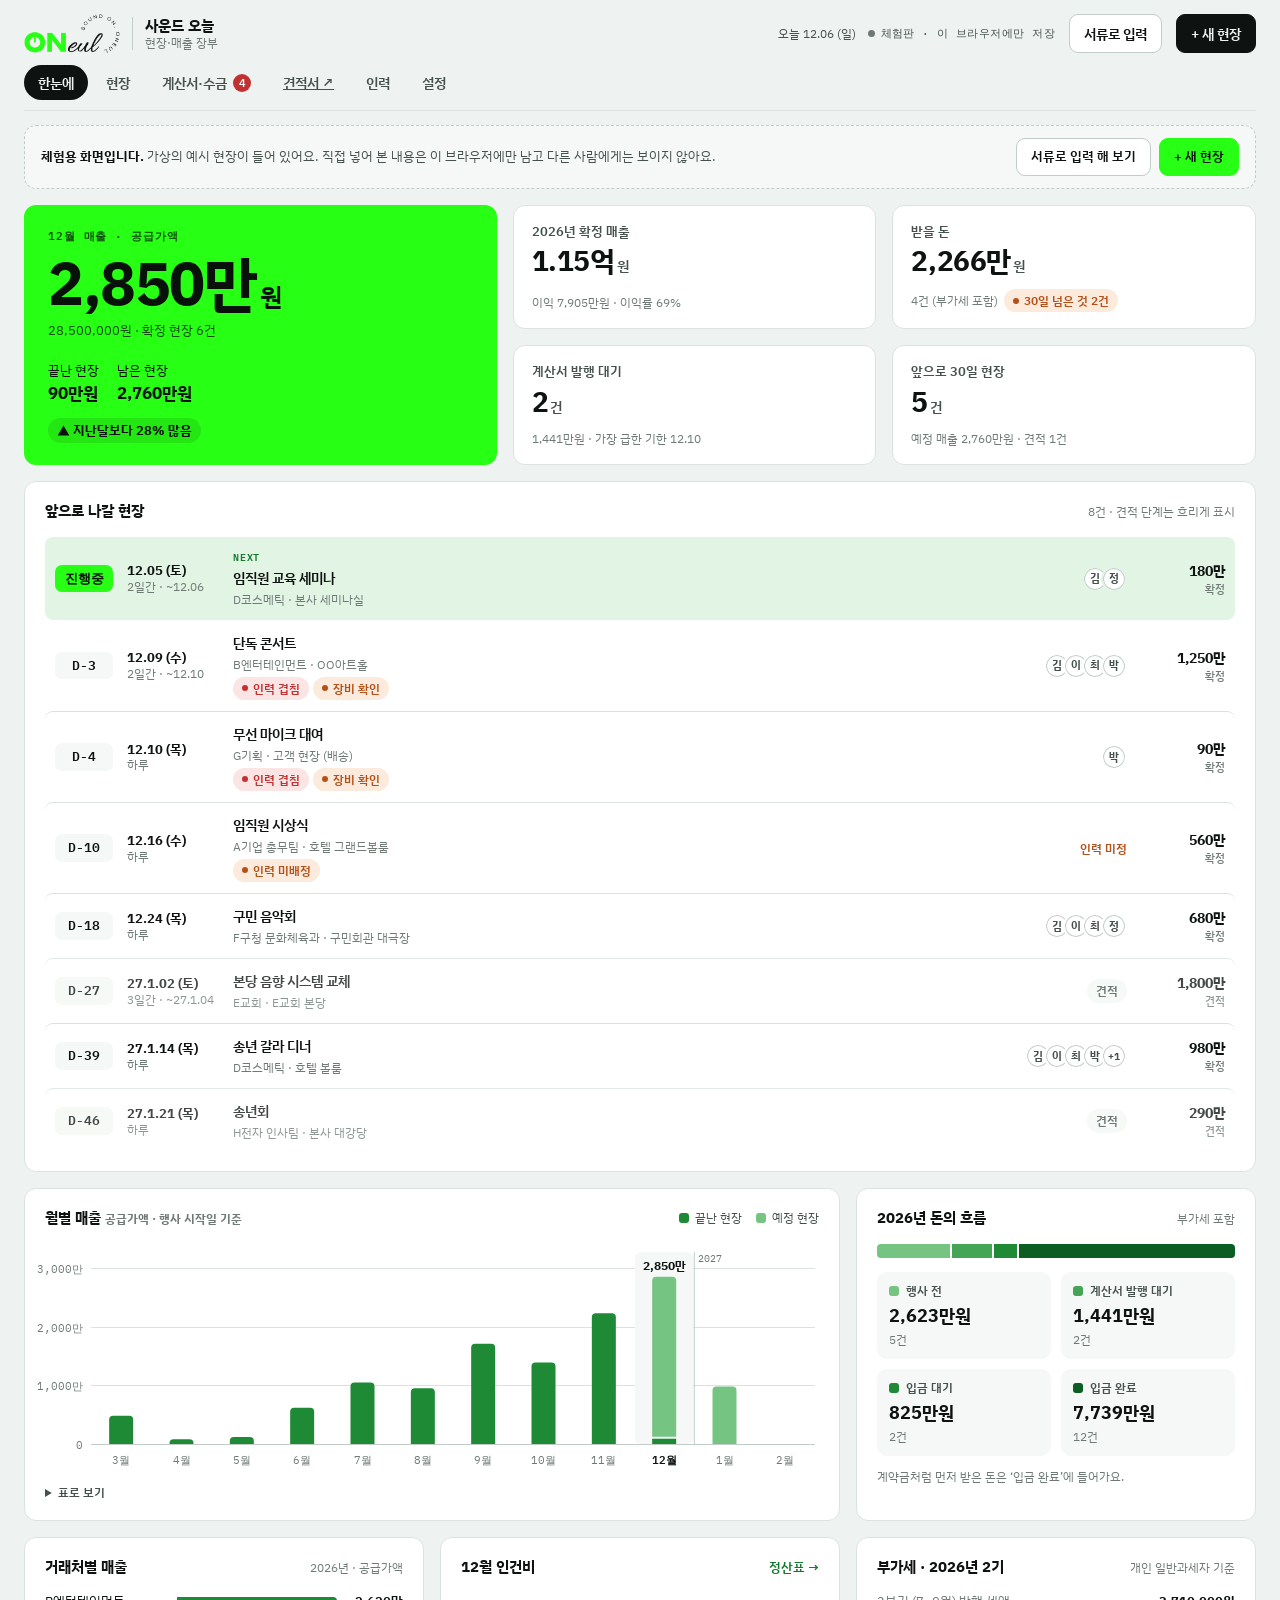
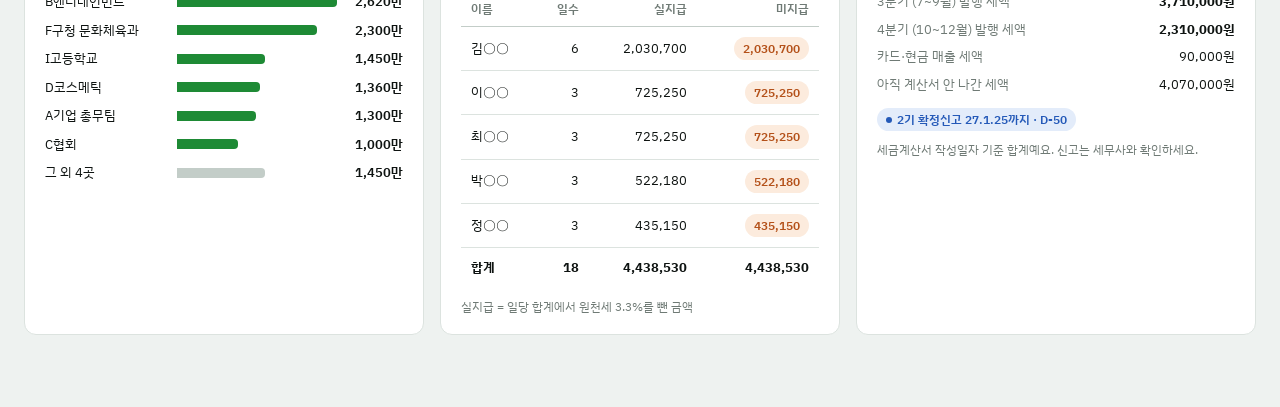
==== commit 3a6e7c08: "Publish sound Oneul quotation admin and Excel exports" ====
--- a/index.html
+++ b/index.html
@@ -3,6 +3,7 @@
 <head>
 <meta charset="utf-8">
 <meta name="viewport" content="width=device-width,initial-scale=1,viewport-fit=cover">
+<link rel="icon" href="site/assets/oneul-logo-original.png">
 <meta name="robots" content="noindex,nofollow,noarchive">
 <meta name="description" content="사운드 오늘 현장·매출 대시보드 체험판 (가상의 예시 데이터)">
 <style>:root{color-scheme:light;padding-top:env(safe-area-inset-top,0px);padding-bottom:env(safe-area-inset-bottom,0px)}body{margin:0}img{max-width:100%}[hidden]{display:none!important}</style>
@@ -355,6 +356,7 @@
     <button class="tab" role="tab" data-act="tab" data-tab="home" id="tab-home">한눈에</button>
     <button class="tab" role="tab" data-act="tab" data-tab="jobs" id="tab-jobs">현장</button>
     <button class="tab" role="tab" data-act="tab" data-tab="money" id="tab-money">계산서·수금</button>
+    <a class="tab" id="quote-link" href="https://kkwon91.github.io/sound-oneul-demo/site/quotes/">견적서 ↗</a>
     <button class="tab" role="tab" data-act="tab" data-tab="crew" id="tab-crew">인력</button>
     <button class="tab" role="tab" data-act="tab" data-tab="settings" id="tab-settings">설정</button>
   </nav>
@@ -606,6 +608,7 @@
 const $ = s => document.querySelector(s);
 const view = $("#view");
 function render(){
+  if(DEMO_SITE) $("#quote-link").href="site/quotes/";
   $("#today").textContent = "오늘 "+fmtD(TODAY);
   const sy=$("#sync");
   sy.className = "sync"+(S.mode==="db"?" on":"");
@@ -1738,7 +1741,19 @@
 if("ResizeObserver" in window){ new ResizeObserver(()=>{ clearTimeout(rzT); rzT=setTimeout(drawMonthly,80); }).observe(view); }
 
 render();
-store.init();
+store.init().then(()=>{
+  // The quote editor hands over a draft only. The user reviews and saves it here.
+  // Billing rates are never converted into actual personnel costs.
+  if(!DEMO_SITE||!S.canWrite)return;
+  try{
+    const raw=localStorage.getItem("oneul.quote.handoff.v1");if(!raw)return;
+    const h=JSON.parse(raw);if(h.version!==1||Date.now()-h.createdAt>3600000||!h.job)return;
+    const j=h.job;if(typeof j.title!=="string"||!Number.isSafeInteger(j.supply)||j.supply<0||!Array.isArray(j.gear))return;
+    openJob();for(const key of ["title","client","contact","venue","start","end","supply","vatOn","gear","memo"])if(key in j)E.data[key]=clone(j[key]);
+    E.data.status="quote";renderSheet();localStorage.removeItem("oneul.quote.handoff.v1");
+    toast("견적 내용을 가져왔어요. ‘견적·문의’ 상태로 확인한 뒤 저장하세요.");
+  }catch(_){toast("견적 내용을 가져오지 못했어요. 견적서 화면에서 다시 시도해 주세요.");}
+});
 })();
 </script>
 
